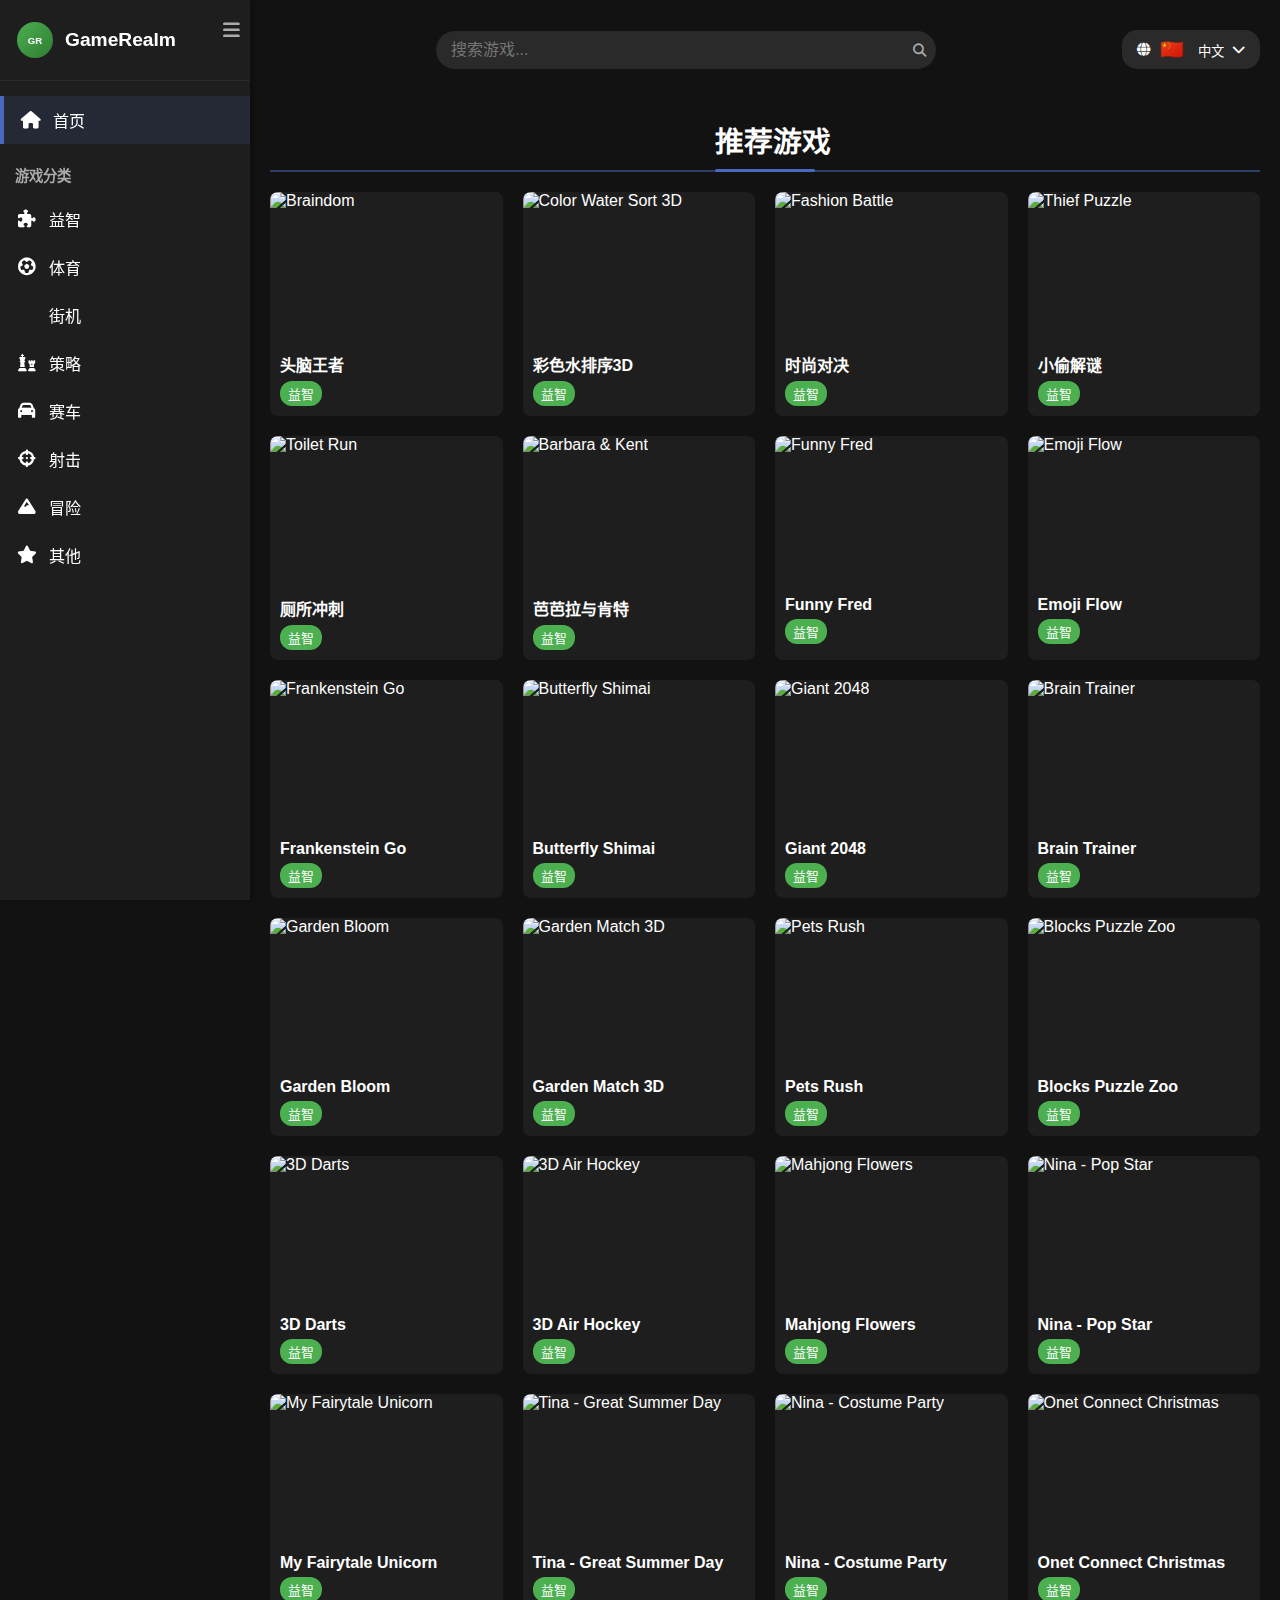
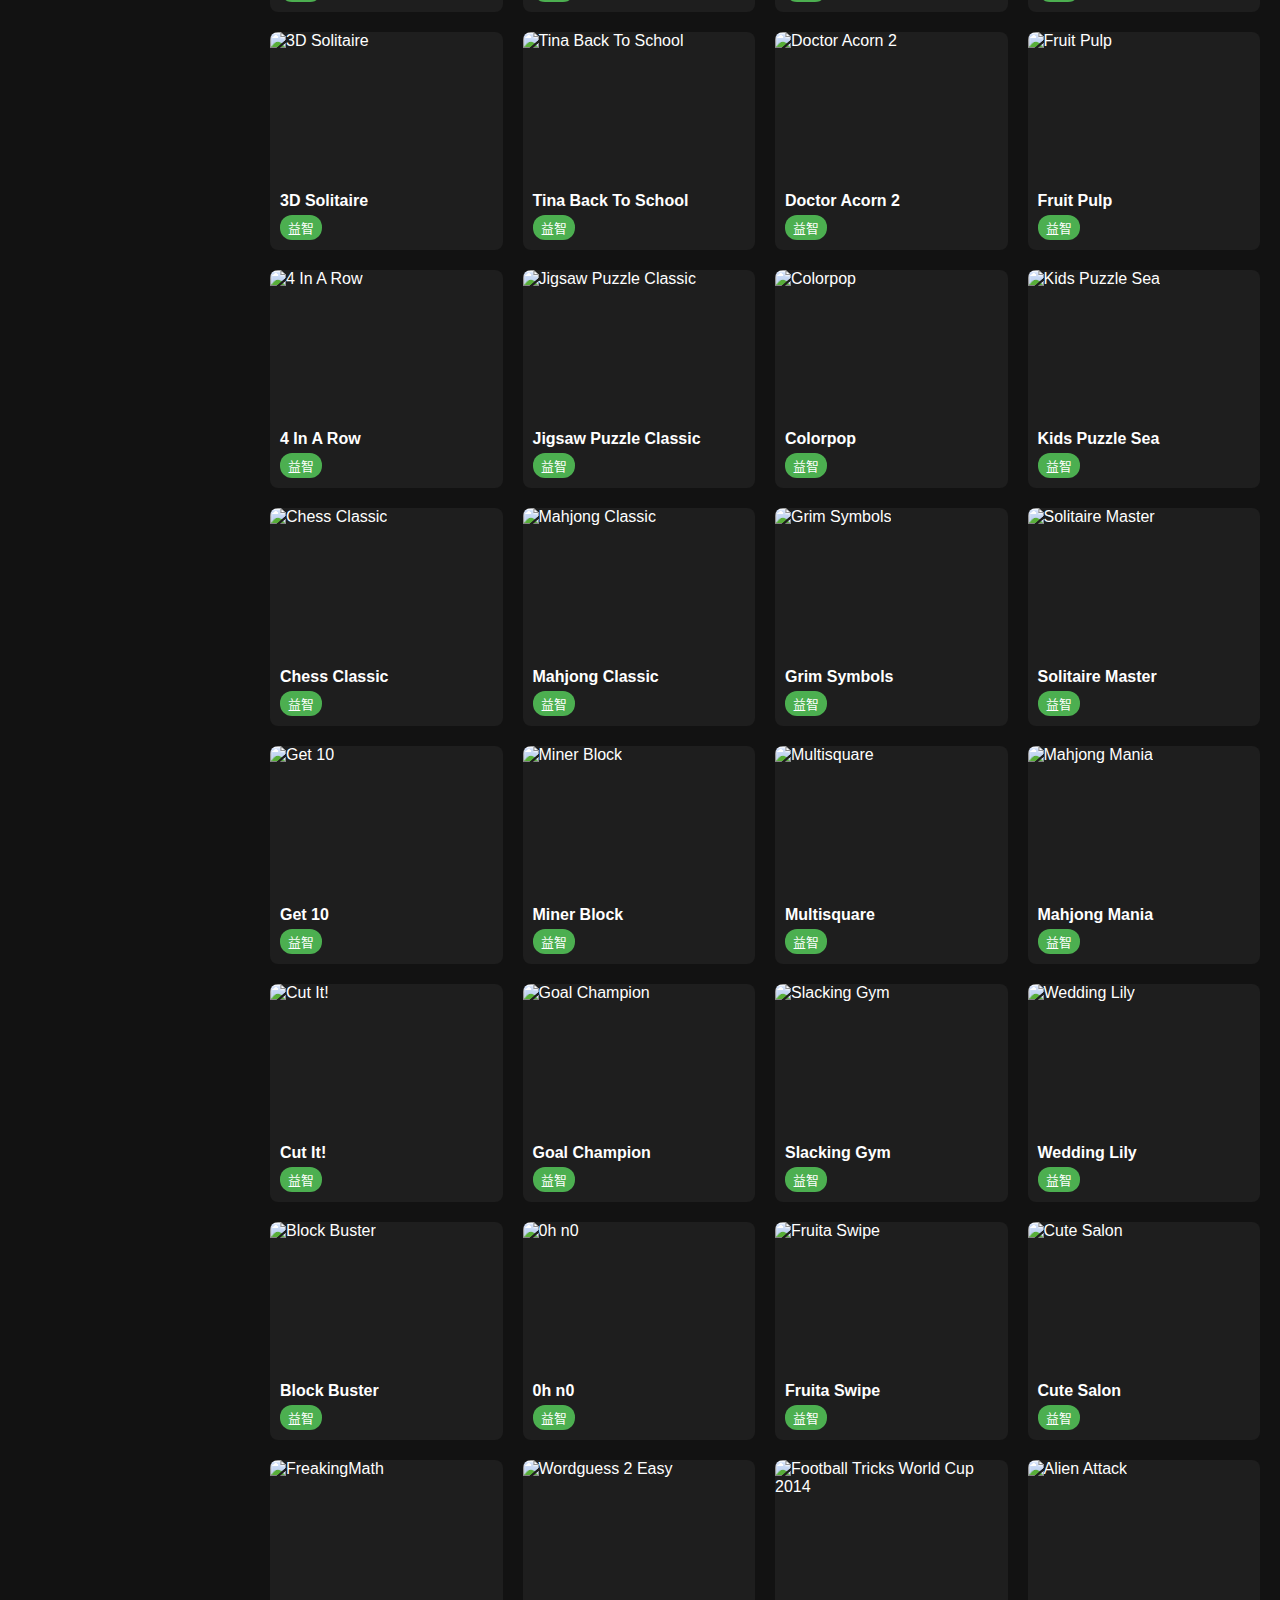
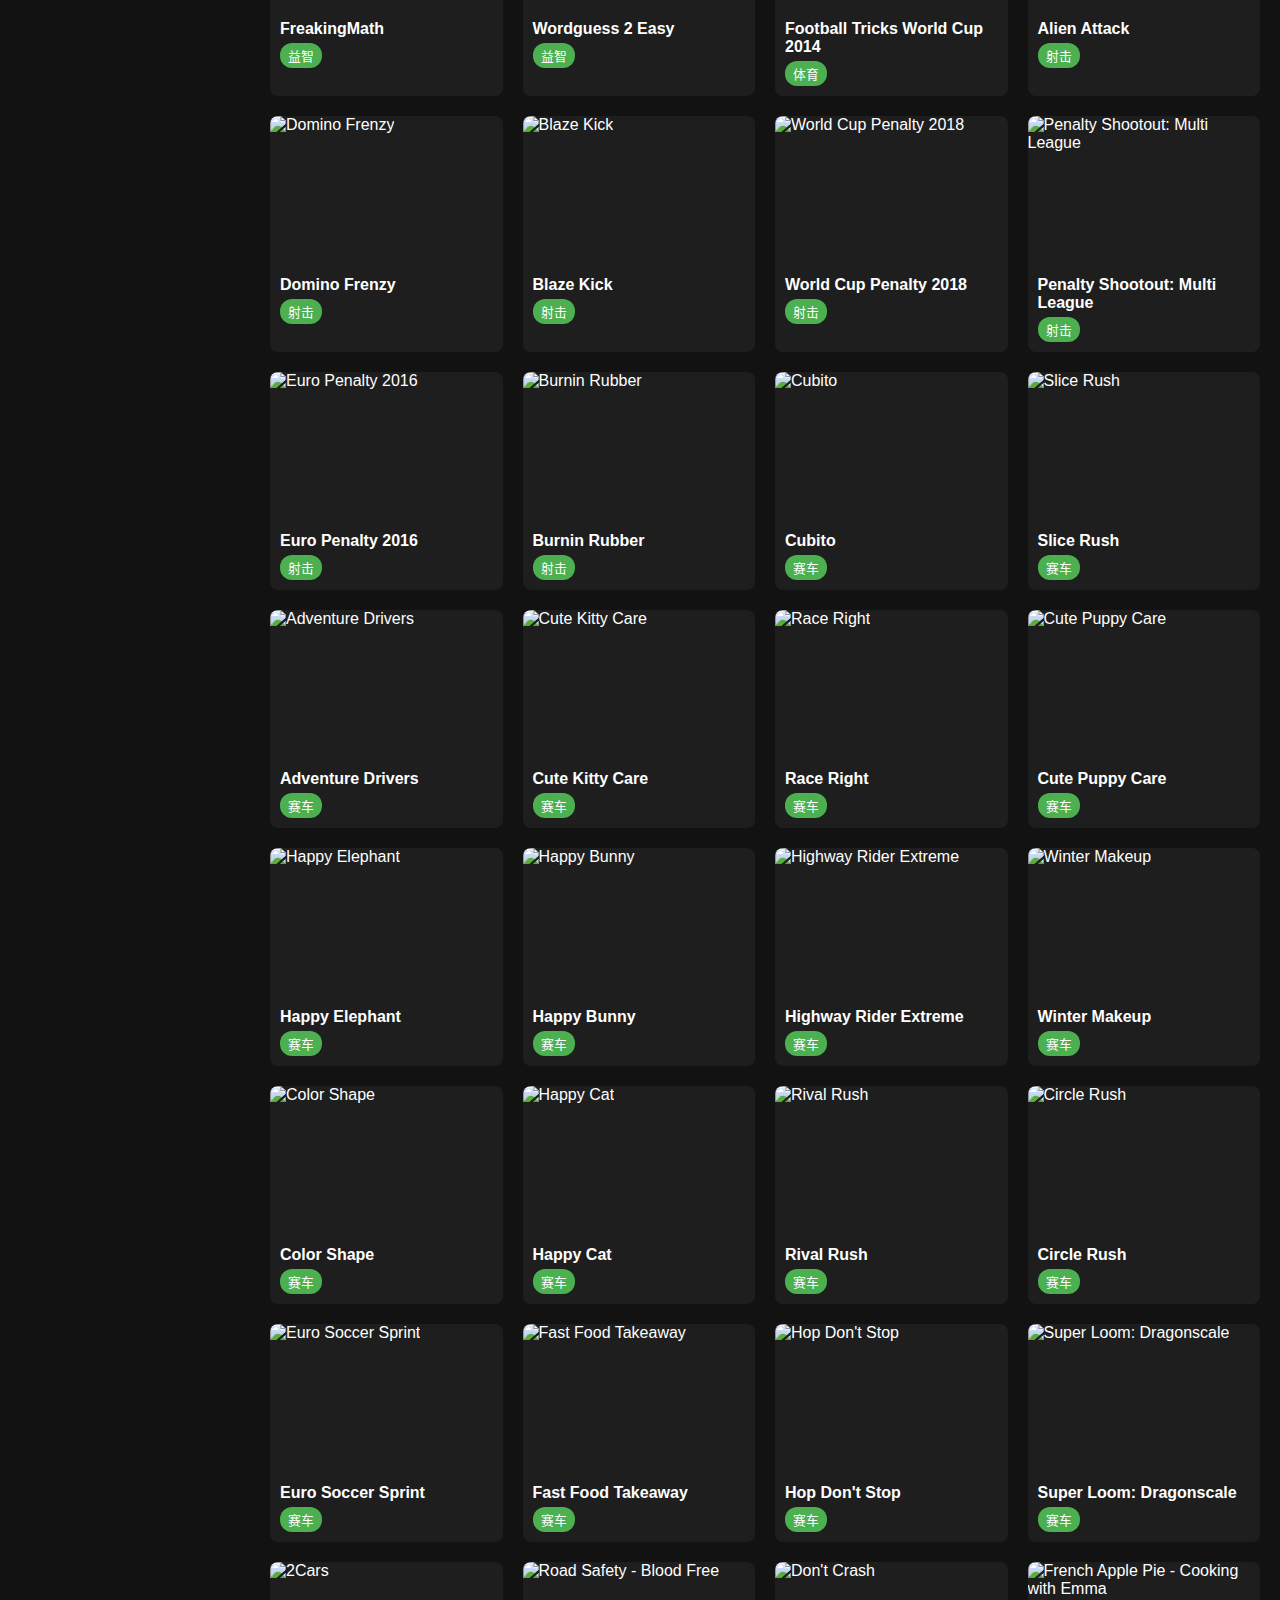
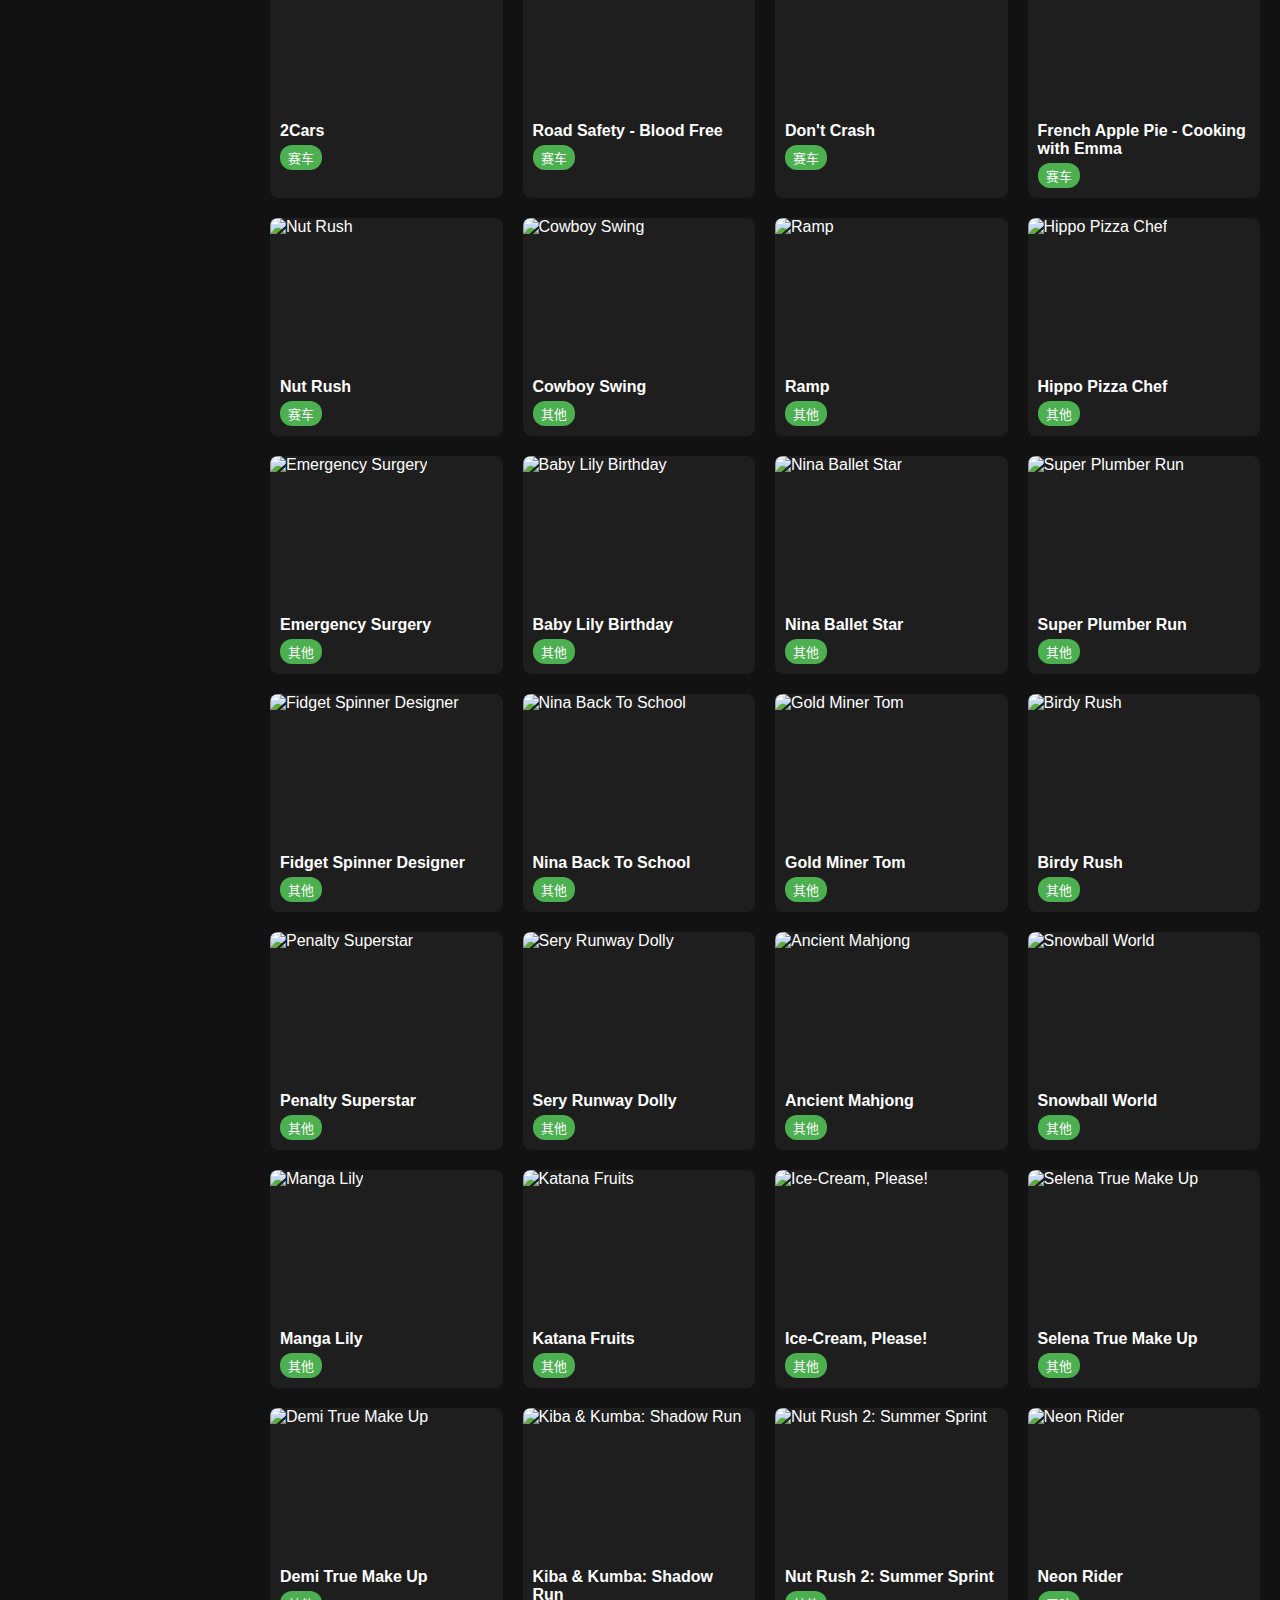
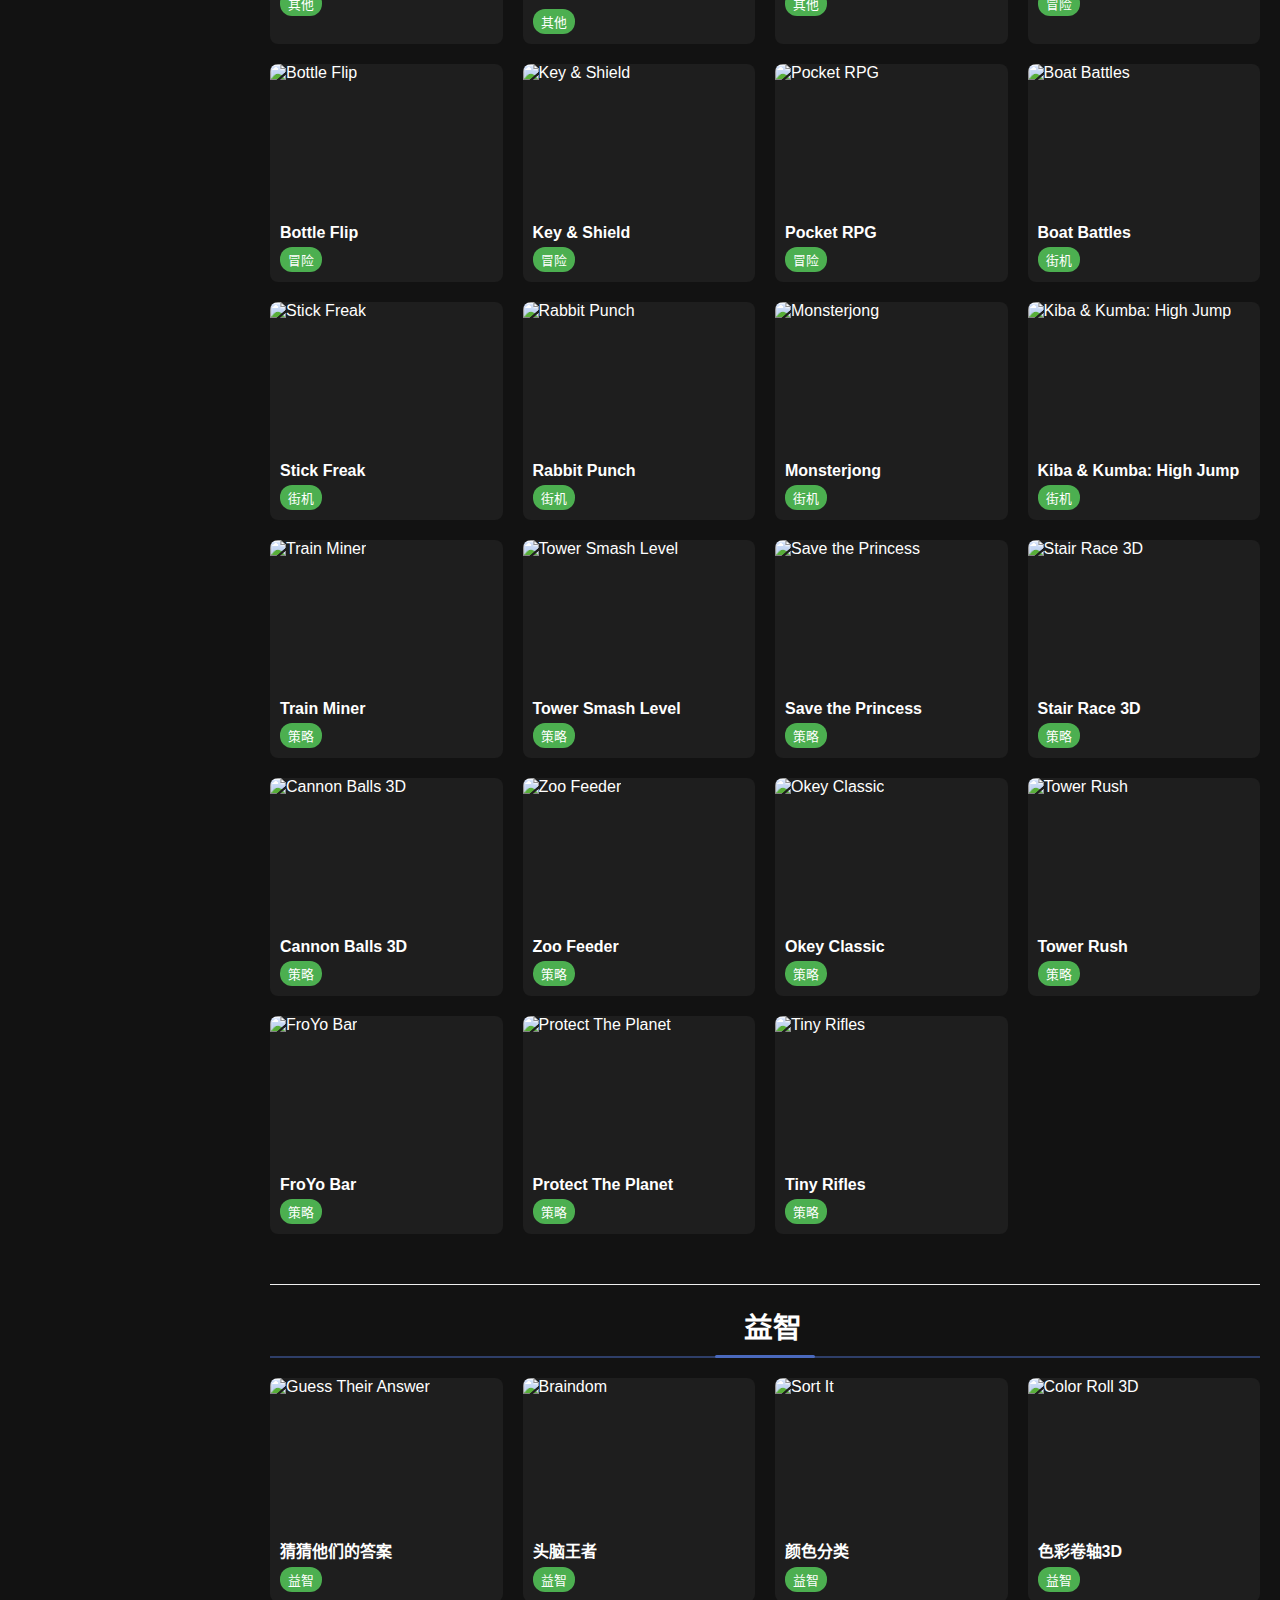
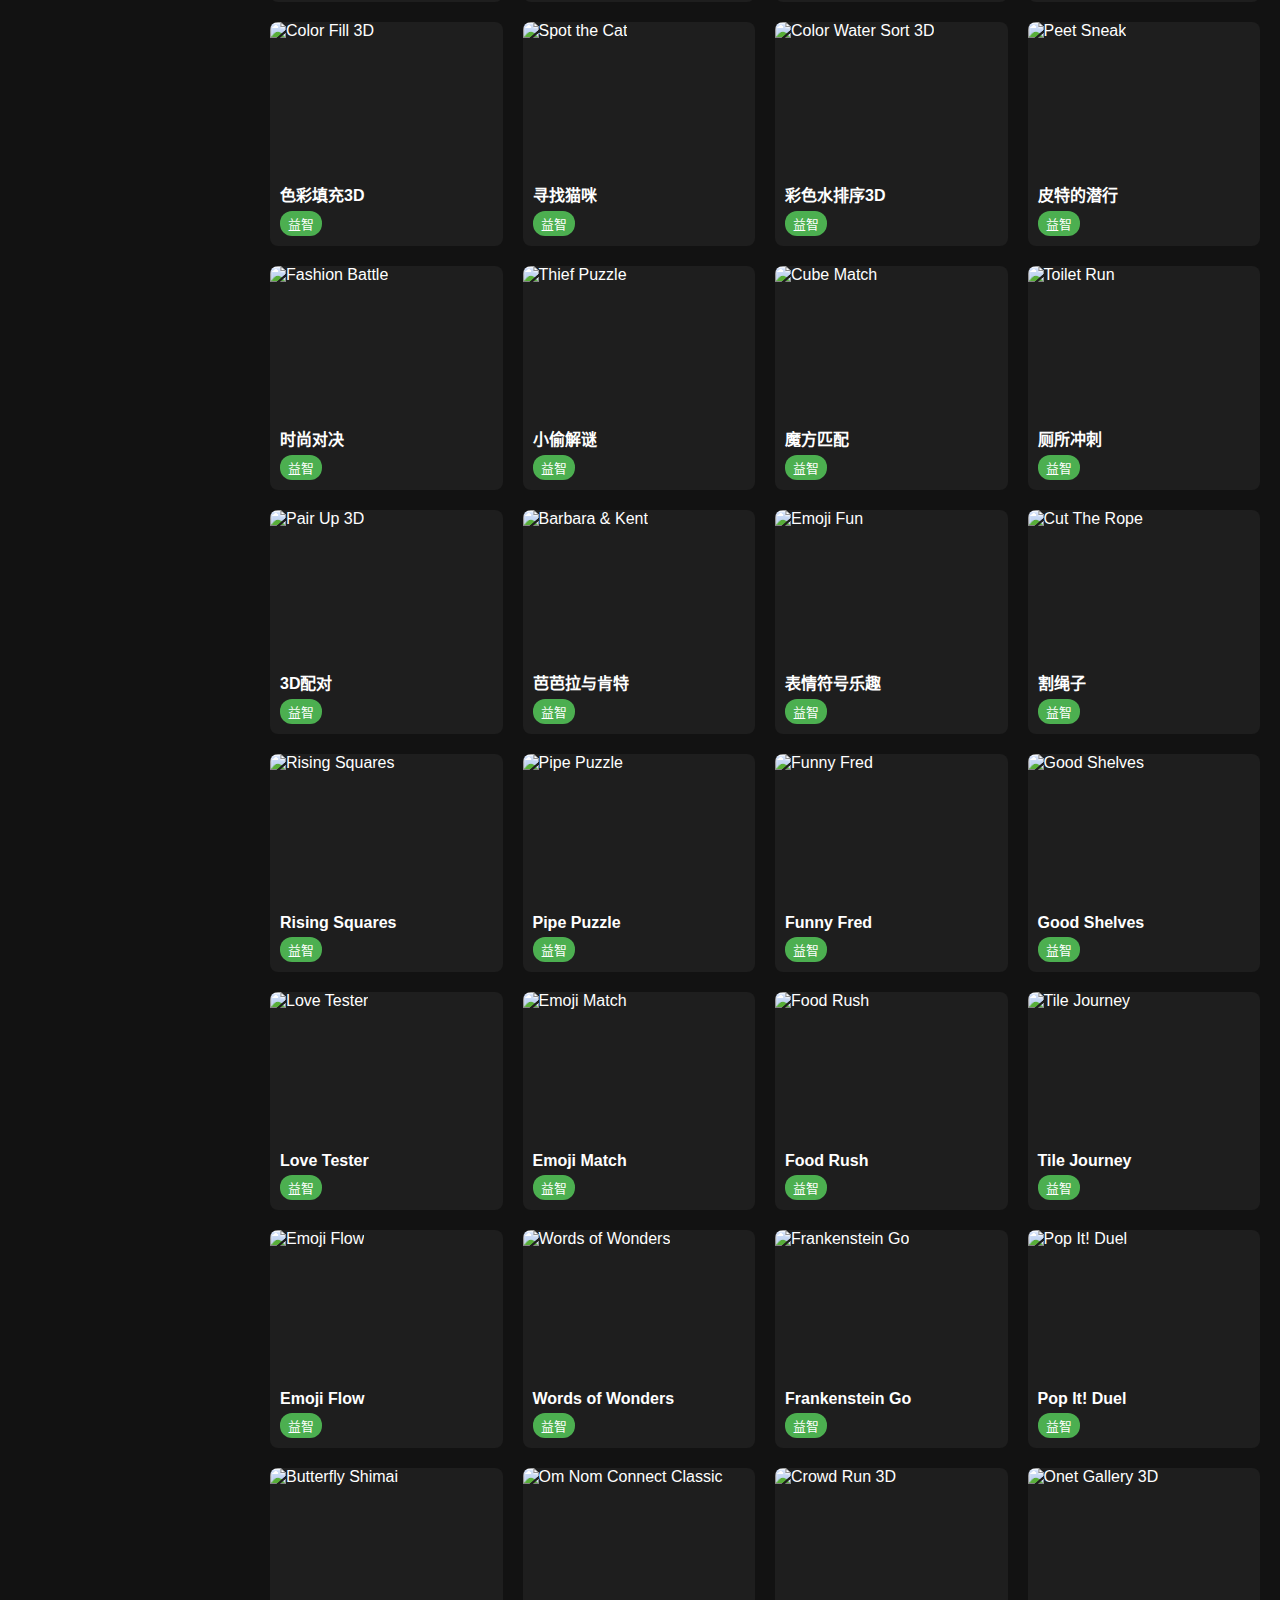
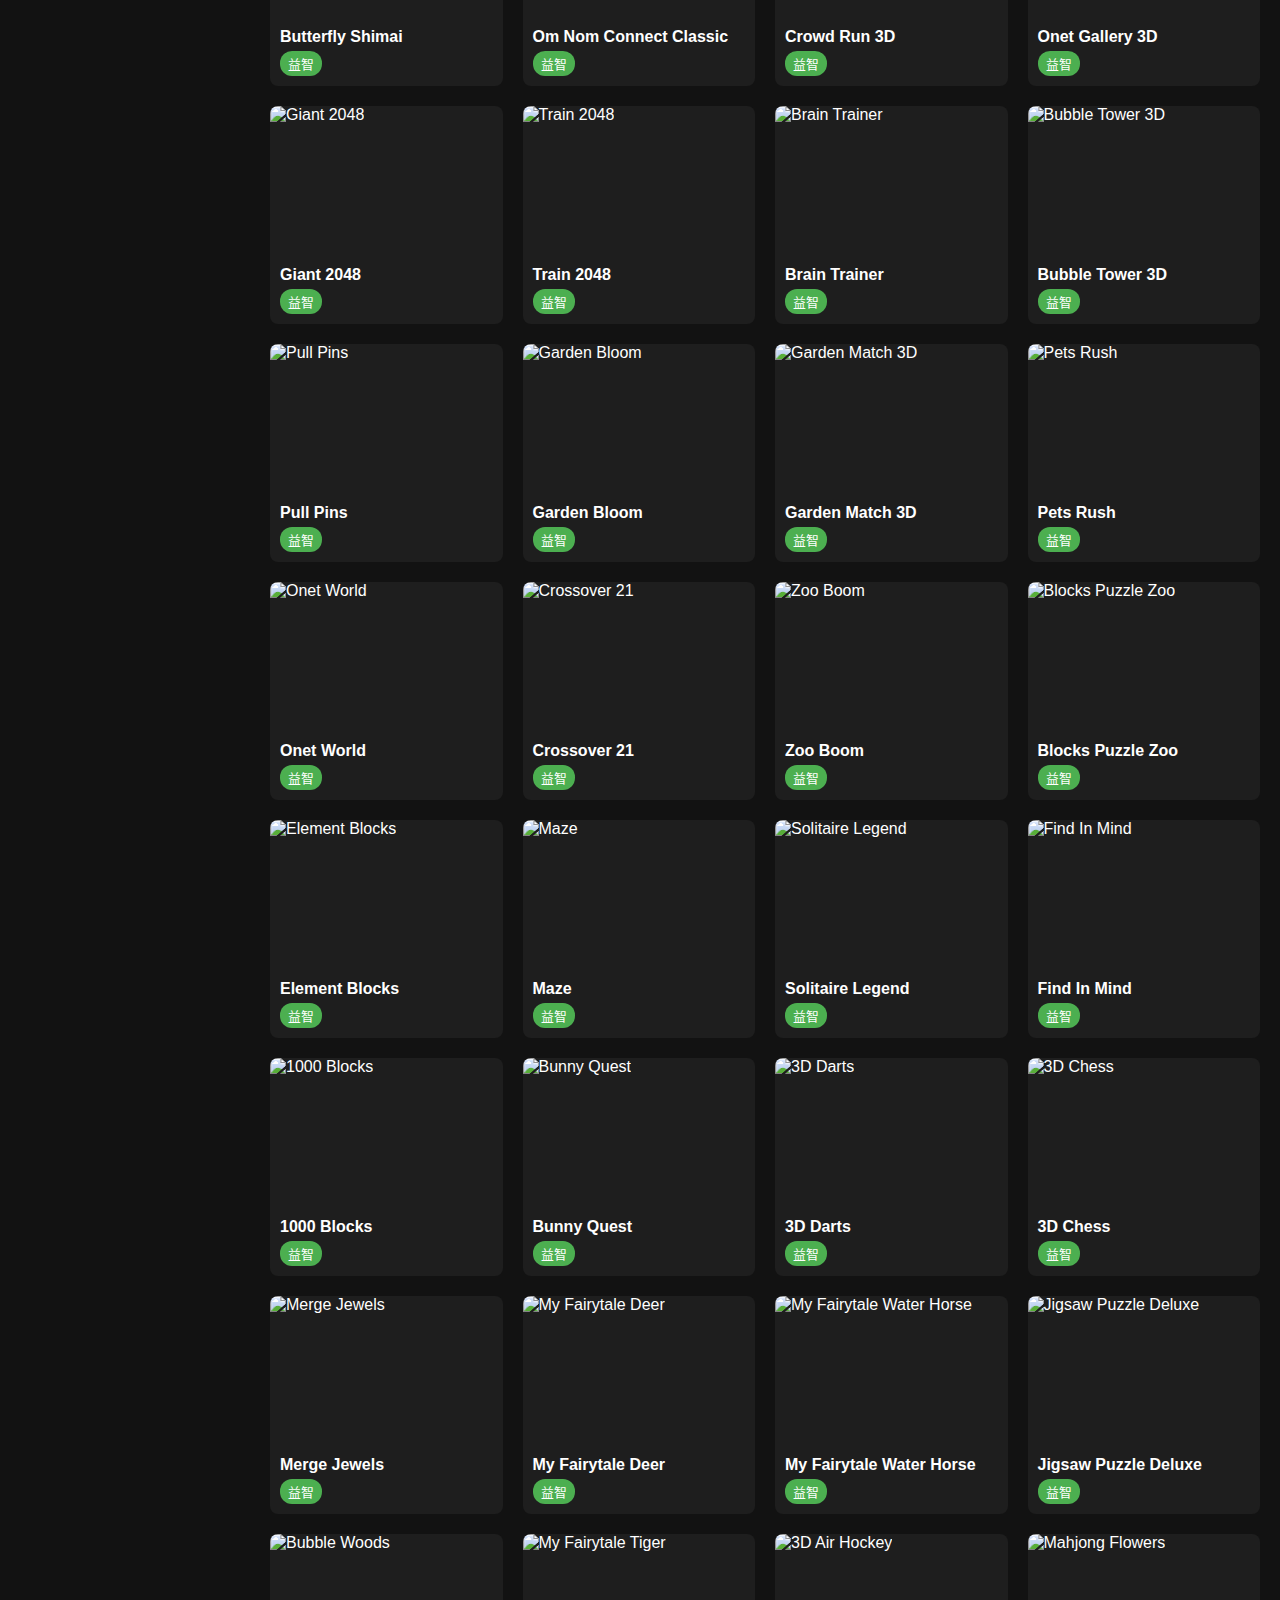
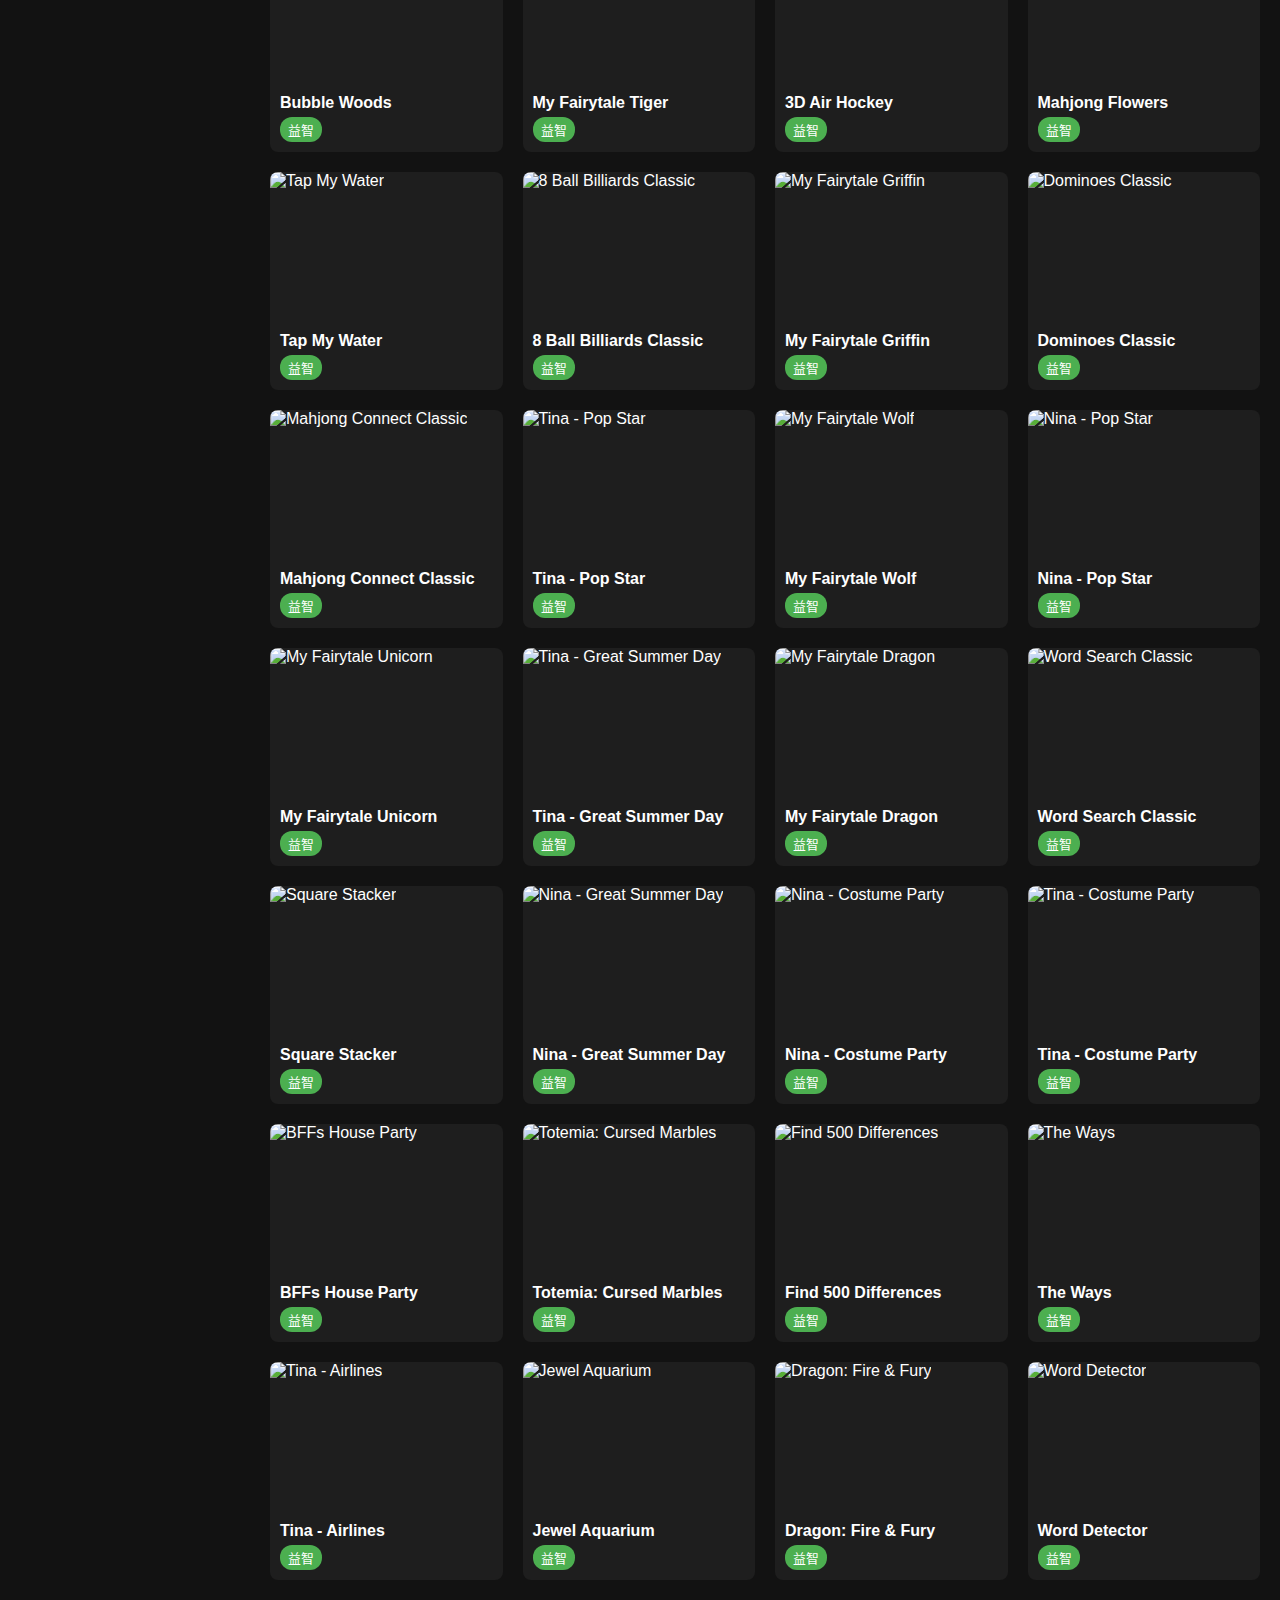
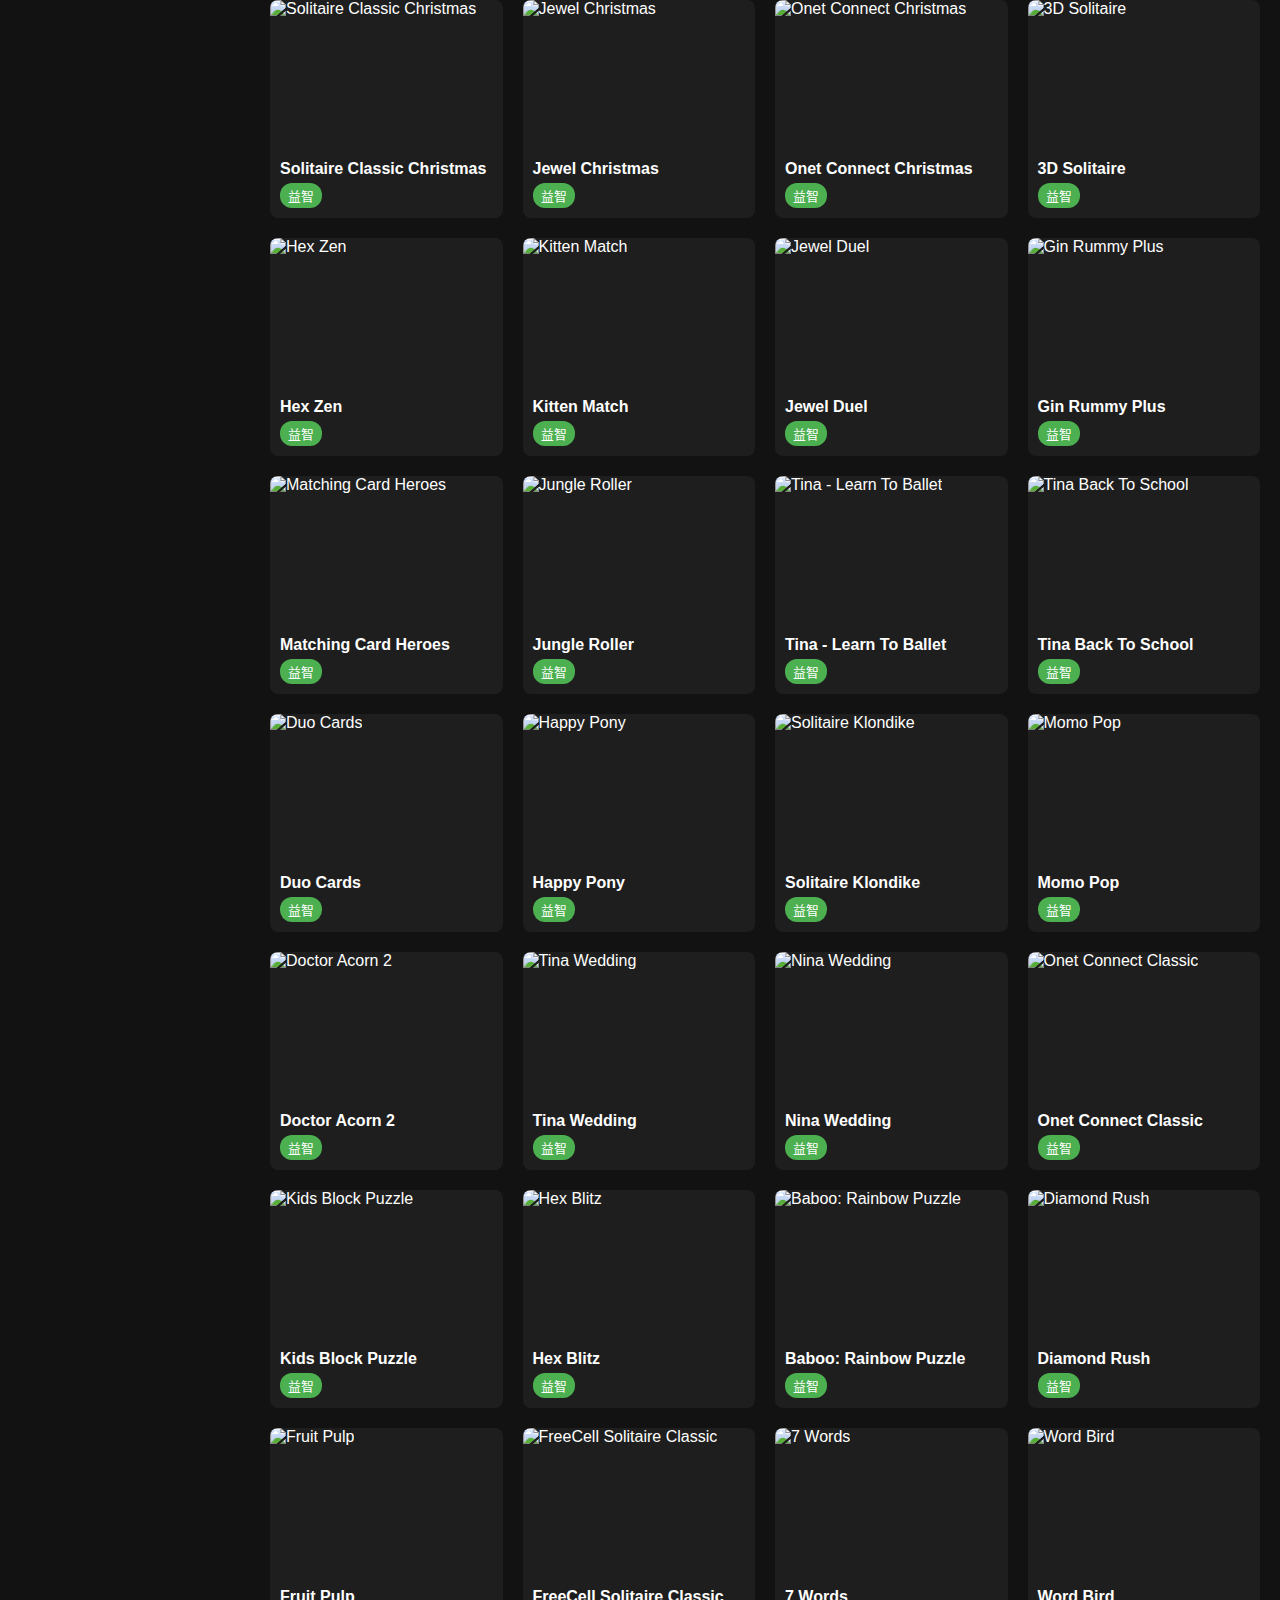
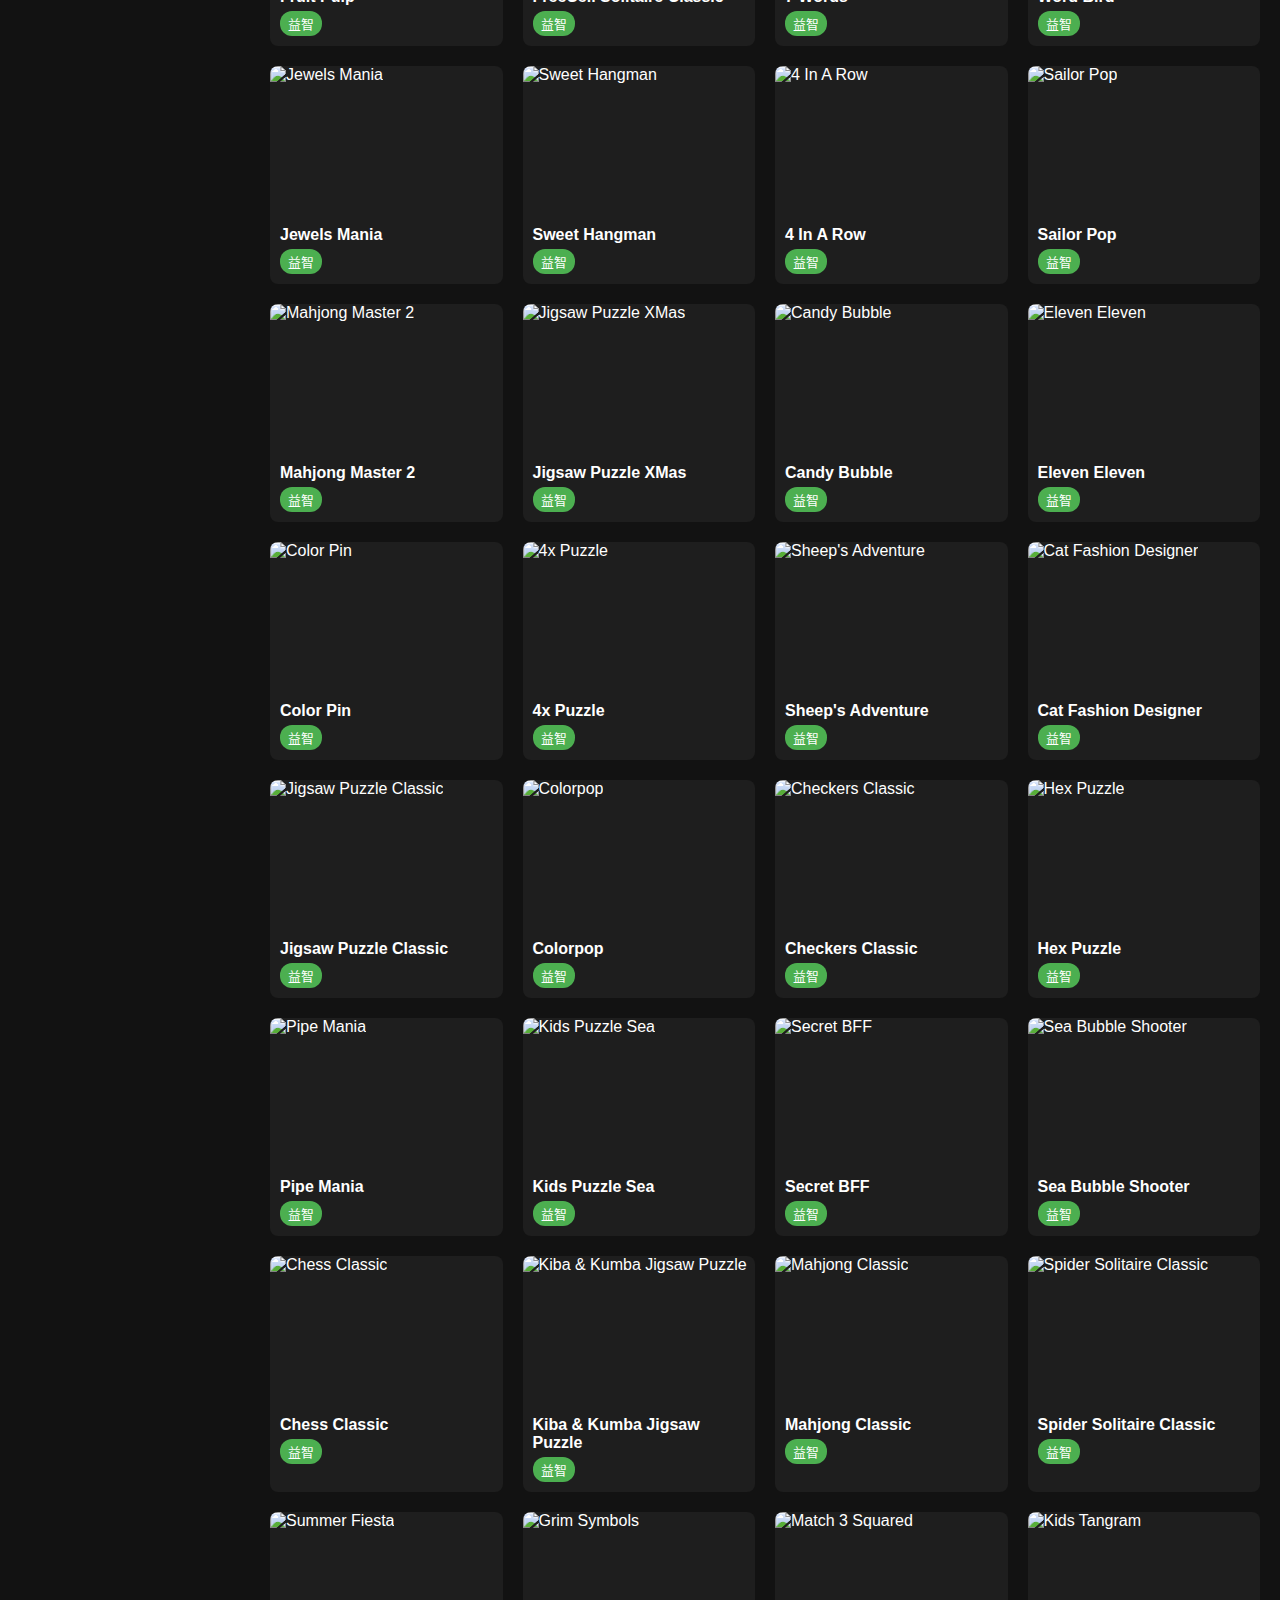
==== game.html @ a1fd9e69 "初始提交：GameRealm游戏平台" ====
<!DOCTYPE html>
<html lang="zh-CN">
<head>
    <meta charset="UTF-8">
    <meta name="viewport" content="width=device-width, initial-scale=1.0">
    <title>游戏详情 - GameRealm</title>
    <!-- Google tag (gtag.js) -->
    <script async src="https://www.googletagmanager.com/gtag/js?id=G-RQHVXMJP39"></script>
    <script>
      window.dataLayer = window.dataLayer || [];
      function gtag(){dataLayer.push(arguments);}
      gtag('js', new Date());

      gtag('config', 'G-RQHVXMJP39');
    </script>
    <link rel="stylesheet" href="styles.css">
    <link rel="stylesheet" href="game-detail.css">
    <link rel="stylesheet" href="https://cdnjs.cloudflare.com/ajax/libs/font-awesome/6.4.0/css/all.min.css">
</head>
<body class="game-detail-page">
    <!-- 主内容区 -->
    <main class="main-content full-width">
        <!-- 顶部导航栏 -->
        <header class="top-header">
            <div class="back-button">
                <a href="index.html"><i class="fas fa-arrow-left"></i> 返回首页</a>
            </div>
            <div class="language-selector">
                <button class="language-button" id="languageBtn">
                    <i class="fas fa-globe"></i> 
                    <span class="current-language">中文</span>
                    <i class="fas fa-chevron-down"></i>
                </button>
                <div class="language-dropdown" id="languageDropdown">
                    <div class="language-option" data-lang="zh-CN"><span class="flag">🇨🇳</span> 中文</div>
                    <div class="language-option" data-lang="en-US"><span class="flag">🇺🇸</span> English</div>
                    <div class="language-option" data-lang="ja-JP"><span class="flag">🇯🇵</span> 日本語</div>
                    <div class="language-option" data-lang="ko-KR"><span class="flag">🇰🇷</span> 한국어</div>
                    <div class="language-option" data-lang="es-ES"><span class="flag">🇪🇸</span> Español</div>
                    <div class="language-option" data-lang="fr-FR"><span class="flag">🇫🇷</span> Français</div>
                    <div class="language-option" data-lang="de-DE"><span class="flag">🇩🇪</span> Deutsch</div>
                    <div class="language-option" data-lang="ru-RU"><span class="flag">🇷🇺</span> Русский</div>
                    <div class="language-option" data-lang="pt-BR"><span class="flag">🇧🇷</span> Português</div>
                    <div class="language-option" data-lang="it-IT"><span class="flag">🇮🇹</span> Italiano</div>
                    <div class="language-option" data-lang="ar-SA"><span class="flag">🇸🇦</span> العربية</div>
                    <div class="language-option" data-lang="hi-IN"><span class="flag">🇮🇳</span> हिन्दी</div>
                    <div class="language-option" data-lang="th-TH"><span class="flag">🇹🇭</span> ไทย</div>
                    <div class="language-option" data-lang="vi-VN"><span class="flag">🇻🇳</span> Tiếng Việt</div>
                    <div class="language-option" data-lang="id-ID"><span class="flag">🇮🇩</span> Bahasa Indonesia</div>
                    <div class="language-option" data-lang="nl-NL"><span class="flag">🇳🇱</span> Nederlands</div>
                    <div class="language-option" data-lang="tr-TR"><span class="flag">🇹🇷</span> Türkçe</div>
                    <div class="language-option" data-lang="pl-PL"><span class="flag">🇵🇱</span> Polski</div>
                </div>
            </div>
        </header>

        <!-- 游戏详情区域 -->
        <div class="game-detail-container">
            <div class="game-preview">
                <img src="" id="gameImage" alt="游戏预览图">
            </div>
            <div class="game-info-detail">
                <h1 id="gameTitle">游戏名称</h1>
                <div class="game-meta">
                    <span class="game-category" id="gameCategory">游戏分类</span>
                    <span class="game-device"><i class="fas fa-desktop"></i> 全平台支持</span>
                </div>
                <div class="game-description" id="gameDescription">
                    游戏描述将在这里显示...
                </div>
                <div class="game-actions">
                    <button class="play-button" id="playButton">
                        <i class="fas fa-play"></i> 开始游戏
                    </button>
                    <button class="favorite-button">
                        <i class="far fa-heart"></i> 收藏
                    </button>
                </div>
            </div>
        </div>

        <!-- 游戏iframe容器 -->
        <div class="game-iframe-container" id="gameIframeContainer" style="display: none;">
            <div class="iframe-header">
                <span id="iframeGameTitle">游戏名称</span>
                <button class="close-iframe" id="closeIframe" aria-label="关闭游戏">
                    <i class="fas fa-times"></i>
                </button>
            </div>
            <iframe id="gameIframe" src="" frameborder="0" allowfullscreen title="游戏内容"></iframe>
        </div>

        <!-- 相关游戏推荐 -->
        <div class="related-games">
            <h2 class="section-title">相关游戏推荐</h2>
            <div class="games-grid">
                <!-- 相关游戏卡片将通过JavaScript动态加载 -->
            </div>
        </div>
    </main>

    <script src="game-detail.js"></script>
</body>
</html>
---- styles.css ----
/* 全局样式 */
* {
    margin: 0;
    padding: 0;
    box-sizing: border-box;
    font-family: 'Arial', sans-serif;
}

body {
    display: flex;
    background-color: #121212;
    color: #ffffff;
    min-height: 100vh;
}

/* 侧边栏样式 */
.sidebar {
    width: 250px;
    background-color: #1e1e1e;
    height: 100vh;
    position: fixed;
    transition: all 0.3s ease;
    overflow-y: auto;
    box-shadow: 2px 0 5px rgba(0, 0, 0, 0.3);
    z-index: 100;
}

.sidebar.collapsed {
    width: 60px;
}

.logo-container {
    display: flex;
    align-items: center;
    padding: 20px 15px;
    border-bottom: 1px solid #2a2a2a;
}

.logo {
    width: 40px;
    height: 40px;
}

.logo-text {
    margin-left: 10px;
    font-size: 1.2rem;
    font-weight: bold;
    color: #ffffff;
}

.sidebar-toggle {
    position: absolute;
    top: 20px;
    right: 10px;
    cursor: pointer;
    font-size: 1.2rem;
    color: #aaaaaa;
}

.sidebar-nav {
    padding: 15px 0;
}

.category-header {
    padding: 10px 15px;
    color: #aaaaaa;
    font-size: 0.9rem;
    font-weight: bold;
    text-transform: uppercase;
    margin-top: 10px;
}

.nav-item {
    display: flex;
    align-items: center;
    padding: 12px 15px;
    color: #ffffff;
    text-decoration: none;
    transition: background-color 0.2s;
}

.nav-item:hover {
    background-color: #2a2a2a;
}

.nav-item.active {
    background-color: #3a3a3a;
    border-left: 3px solid #4caf50;
}

.nav-item i {
    width: 24px;
    text-align: center;
    font-size: 1.1rem;
}

.nav-text {
    margin-left: 10px;
}

.sidebar.collapsed .nav-text,
.sidebar.collapsed .logo-text,
.sidebar.collapsed .category-header {
    display: none;
}

/* 主内容区样式 */
.main-content {
    flex: 1;
    margin-left: 250px;
    padding: 20px;
    transition: margin-left 0.3s ease;
}

.main-content.expanded {
    margin-left: 60px;
}

/* 顶部导航栏样式 */
.top-header {
    display: flex;
    justify-content: space-between;
    align-items: center;
    padding: 10px 0;
    margin-bottom: 20px;
}

.search-container {
    flex: 1;
    max-width: 500px;
    margin: 0 auto;
    position: relative;
}

.search-input {
    width: 100%;
    padding: 10px 15px;
    border-radius: 25px;
    border: none;
    background-color: #2a2a2a;
    color: #ffffff;
    font-size: 1rem;
    padding-right: 40px;
}

.search-button {
    position: absolute;
    right: 10px;
    top: 50%;
    transform: translateY(-50%);
    background: none;
    border: none;
    color: #aaaaaa;
    cursor: pointer;
}

.language-selector {
    margin-left: 20px;
    position: relative;
    z-index: 200;
}

.language-button {
    padding: 8px 15px;
    background-color: #2a2a2a;
    border: none;
    border-radius: 15px;
    color: #ffffff;
    cursor: pointer;
    transition: background-color 0.2s;
    display: flex;
    align-items: center;
    gap: 8px;
}

.language-button:hover {
    background-color: #3a3a3a;
}

.language-button i:first-child {
    margin-right: 2px;
}

.language-dropdown {
    position: absolute;
    top: 100%;
    right: 0;
    width: 200px;
    background-color: #2a2a2a;
    border-radius: 10px;
    box-shadow: 0 5px 15px rgba(0, 0, 0, 0.3);
    z-index: 1000;
    overflow: hidden;
    display: none;
    margin-top: 5px;
    max-height: 400px;
    overflow-y: auto;
}

.language-dropdown.show {
    display: block;
}

.language-option {
    padding: 10px 15px;
    cursor: pointer;
    transition: background-color 0.2s;
    display: flex;
    align-items: center;
}

.language-option:hover {
    background-color: #3a3a3a;
}

.language-option.active {
    background-color: rgba(74, 105, 189, 0.3);
    color: #4caf50;
}

.flag {
    margin-right: 10px;
    font-size: 1.2rem;
    display: inline-block;
    width: 24px;
    text-align: center;
}

/* 游戏分类区域样式 */
.category {
    padding: 20px 0;
    margin-bottom: 30px;
    scroll-margin-top: 80px; /* 为锚点导航提供顶部边距 */
    border-top: 1px solid #eee;
}

.category:first-child {
    border-top: none;
}

.category-title {
    font-size: 1.8rem;
    margin-bottom: 20px;
    color: #ffffff;
    font-weight: 600;
    position: relative;
    padding-left: 15px;
    text-align: center;
    padding-bottom: 10px;
    border-bottom: 2px solid rgba(74, 105, 189, 0.5);
}

.category-title::before {
    content: '';
    position: absolute;
    left: 50%;
    bottom: -2px;
    transform: translateX(-50%);
    width: 100px;
    height: 3px;
    background-color: #4a69bd;
    border-radius: 3px;
}

.category.active .category-title {
    color: #4caf50;
}

.category.active .category-title::before {
    background-color: #4caf50;
    width: 150px;
}

.games-grid {
    display: grid;
    grid-template-columns: repeat(auto-fill, minmax(200px, 1fr));
    gap: 20px;
}

/* 游戏卡片样式 */
.game-card {
    background-color: #1e1e1e;
    border-radius: 8px;
    overflow: hidden;
    transition: transform 0.2s ease, box-shadow 0.2s ease;
    cursor: pointer;
}

.game-card:hover {
    transform: translateY(-5px);
    box-shadow: 0 10px 20px rgba(0, 0, 0, 0.1);
}

.game-thumbnail {
    width: 100%;
    height: 150px;
    overflow: hidden;
}

.game-thumbnail img {
    width: 100%;
    height: 100%;
    object-fit: cover;
    transition: transform 0.3s;
}

.game-card:hover .game-thumbnail img {
    transform: scale(1.1);
}

.game-info {
    padding: 10px;
}

.game-title {
    font-size: 1rem;
    margin-bottom: 5px;
}

.game-tag {
    display: inline-block;
    background-color: #4caf50;
    color: #ffffff;
    font-size: 0.8rem;
    padding: 3px 8px;
    border-radius: 12px;
}

/* 加载动画样式 */
.loading {
    display: flex;
    flex-direction: column;
    align-items: center;
    justify-content: center;
    padding: 50px 0;
    color: #aaaaaa;
}

.loading i {
    font-size: 3rem;
    margin-bottom: 15px;
    color: #4caf50;
}

.loading p {
    font-size: 1.1rem;
}

/* 错误信息样式 */
.error-message {
    background-color: rgba(255, 0, 0, 0.1);
    border-left: 4px solid #ff3333;
    padding: 15px;
    border-radius: 4px;
    margin: 20px 0;
    color: #ff6666;
}

/* 搜索结果样式 */
.no-results {
    display: flex;
    flex-direction: column;
    align-items: center;
    padding: 40px 20px;
    background-color: #1e1e1e;
    border-radius: 8px;
    text-align: center;
}

.no-results i {
    font-size: 3rem;
    margin-bottom: 15px;
    color: #aaaaaa;
}

.no-results p {
    font-size: 1.2rem;
    margin-bottom: 20px;
    color: #dddddd;
}

.reset-search {
    background-color: #4caf50;
    color: #ffffff;
    border: none;
    padding: 10px 20px;
    border-radius: 20px;
    font-size: 1rem;
    cursor: pointer;
    transition: background-color 0.2s;
}

.reset-search:hover {
    background-color: #45a049;
}

/* 响应式设计 */
@media (max-width: 768px) {
    .sidebar {
        width: 60px;
    }
    
    .sidebar .nav-text,
    .sidebar .logo-text,
    .sidebar .category-header {
        display: none;
    }
    
    .main-content {
        margin-left: 60px;
    }
    
    .sidebar.expanded {
        width: 250px;
        box-shadow: 0 0 10px rgba(0, 0, 0, 0.5);
    }
    
    .sidebar.expanded .nav-text,
    .sidebar.expanded .logo-text,
    .sidebar.expanded .category-header {
        display: block;
    }
    
    .games-grid {
        grid-template-columns: repeat(auto-fill, minmax(150px, 1fr));
    }
}

/* 游戏详情页全宽显示 */
.game-detail-page .main-content.full-width {
    margin-left: 0;
    width: 100%;
}

/* 增强的导航项样式 */
.nav-item.active {
    background-color: rgba(74, 105, 189, 0.15);
    border-left: 4px solid #4a69bd;
}

.nav-item[data-category]:hover {
    background-color: rgba(74, 105, 189, 0.1);
    border-left: 4px solid #4a69bd;
    transition: all 0.2s ease;
}

/* 增强的游戏卡片交互 */
.game-card {
    transition: transform 0.2s ease, box-shadow 0.2s ease;
}

.game-card:hover {
    transform: translateY(-5px);
    box-shadow: 0 10px 20px rgba(0, 0, 0, 0.1);
}

/* 搜索建议框样式 */
.search-suggestions {
    position: absolute;
    top: 100%;
    left: 0;
    width: 100%;
    background-color: #2a2a2a;
    border-radius: 0 0 10px 10px;
    box-shadow: 0 5px 15px rgba(0, 0, 0, 0.3);
    z-index: 10;
    max-height: 300px;
    overflow-y: auto;
}

.suggestion-item {
    padding: 10px 15px;
    cursor: pointer;
    display: flex;
    align-items: center;
    border-bottom: 1px solid #333;
    transition: background-color 0.2s;
}

.suggestion-item:last-child {
    border-bottom: none;
    border-radius: 0 0 10px 10px;
}

.suggestion-item:hover {
    background-color: #3a3a3a;
}

.suggestion-thumbnail {
    width: 40px;
    height: 40px;
    border-radius: 5px;
    overflow: hidden;
    margin-right: 10px;
    flex-shrink: 0;
}

.suggestion-thumbnail img {
    width: 100%;
    height: 100%;
    object-fit: cover;
}

.suggestion-info {
    flex: 1;
}

.suggestion-title {
    color: #ffffff;
    font-size: 0.9rem;
    font-weight: 500;
    margin-bottom: 3px;
}

.suggestion-category {
    color: #aaaaaa;
    font-size: 0.8rem;
}
---- game-detail.css ----
/* 游戏详情页样式 */
.back-button a {
    color: #ffffff;
    text-decoration: none;
    display: flex;
    align-items: center;
    font-size: 1rem;
}

.back-button a i {
    margin-right: 5px;
}

/* 游戏详情容器 */
.game-detail-container {
    display: flex;
    background-color: #1e1e1e;
    border-radius: 10px;
    overflow: hidden;
    margin-bottom: 30px;
    box-shadow: 0 5px 15px rgba(0, 0, 0, 0.2);
}

.game-preview {
    flex: 0 0 30%;
    overflow: hidden;
}

.game-preview img {
    width: 100%;
    height: 100%;
    object-fit: cover;
    transition: transform 0.3s;
}

.game-preview img:hover {
    transform: scale(1.05);
}

.game-info-detail {
    flex: 1;
    padding: 35px;
}

.game-info-detail h1 {
    font-size: 2.5rem;
    margin-bottom: 20px;
    color: #ffffff;
}

.game-meta {
    display: flex;
    margin-bottom: 30px;
}

.game-category {
    background-color: #4caf50;
    color: #ffffff;
    padding: 8px 16px;
    border-radius: 20px;
    font-size: 1.2rem;
    margin-right: 15px;
}

.game-device {
    display: flex;
    align-items: center;
    color: #aaaaaa;
    font-size: 1.2rem;
}

.game-device i {
    margin-right: 10px;
}

.game-description {
    margin-bottom: 35px;
    line-height: 1.8;
    color: #dddddd;
    font-size: 1.3rem;
}

.game-actions {
    display: flex;
    gap: 15px;
}

.play-button {
    background-color: #4caf50;
    color: #ffffff;
    border: none;
    padding: 12px 25px;
    border-radius: 25px;
    font-size: 1rem;
    font-weight: bold;
    cursor: pointer;
    display: flex;
    align-items: center;
    transition: background-color 0.2s;
}

.play-button:hover {
    background-color: #45a049;
}

.play-button i {
    margin-right: 8px;
}

.favorite-button {
    background-color: #2a2a2a;
    color: #ffffff;
    border: none;
    padding: 12px 20px;
    border-radius: 25px;
    font-size: 1rem;
    cursor: pointer;
    display: flex;
    align-items: center;
    transition: background-color 0.2s;
}

.favorite-button:hover {
    background-color: #3a3a3a;
}

.favorite-button i {
    margin-right: 8px;
}

/* iframe游戏容器 */
.game-iframe-container {
    position: fixed;
    top: 0;
    left: 0;
    width: 100%;
    height: 100%;
    background-color: rgba(0, 0, 0, 0.9);
    z-index: 1000;
    display: flex;
    flex-direction: column;
}

.iframe-header {
    display: flex;
    justify-content: space-between;
    align-items: center;
    padding: 15px 20px;
    background-color: #1e1e1e;
}

.iframe-header span {
    color: #ffffff;
    font-size: 1.2rem;
    font-weight: bold;
}

.close-iframe {
    background: none;
    border: none;
    color: #ffffff;
    font-size: 1.5rem;
    cursor: pointer;
}

#gameIframe {
    flex: 1;
    width: 100%;
    height: calc(100% - 60px);
    border: none;
}

/* 相关游戏部分 */
.related-games {
    margin-top: 40px;
    text-align: center;
}

.section-title {
    font-size: 1.8rem;
    margin-bottom: 25px;
    color: #ffffff;
    border-bottom: 2px solid #4caf50;
    padding-bottom: 10px;
    display: inline-block;
    text-align: center;
}

.related-games .games-grid {
    display: grid;
    grid-template-columns: repeat(auto-fit, minmax(200px, 1fr));
    gap: 25px;
    max-width: 1000px;
    margin: 0 auto;
}

/* 响应式设计 */
@media (max-width: 992px) {
    .game-detail-container {
        flex-direction: column;
    }
    
    .game-preview {
        height: 300px;
    }
}

@media (max-width: 576px) {
    .game-actions {
        flex-direction: column;
    }
    
    .game-preview {
        height: 200px;
    }
    
    .game-info-detail h1 {
        font-size: 1.5rem;
    }
}
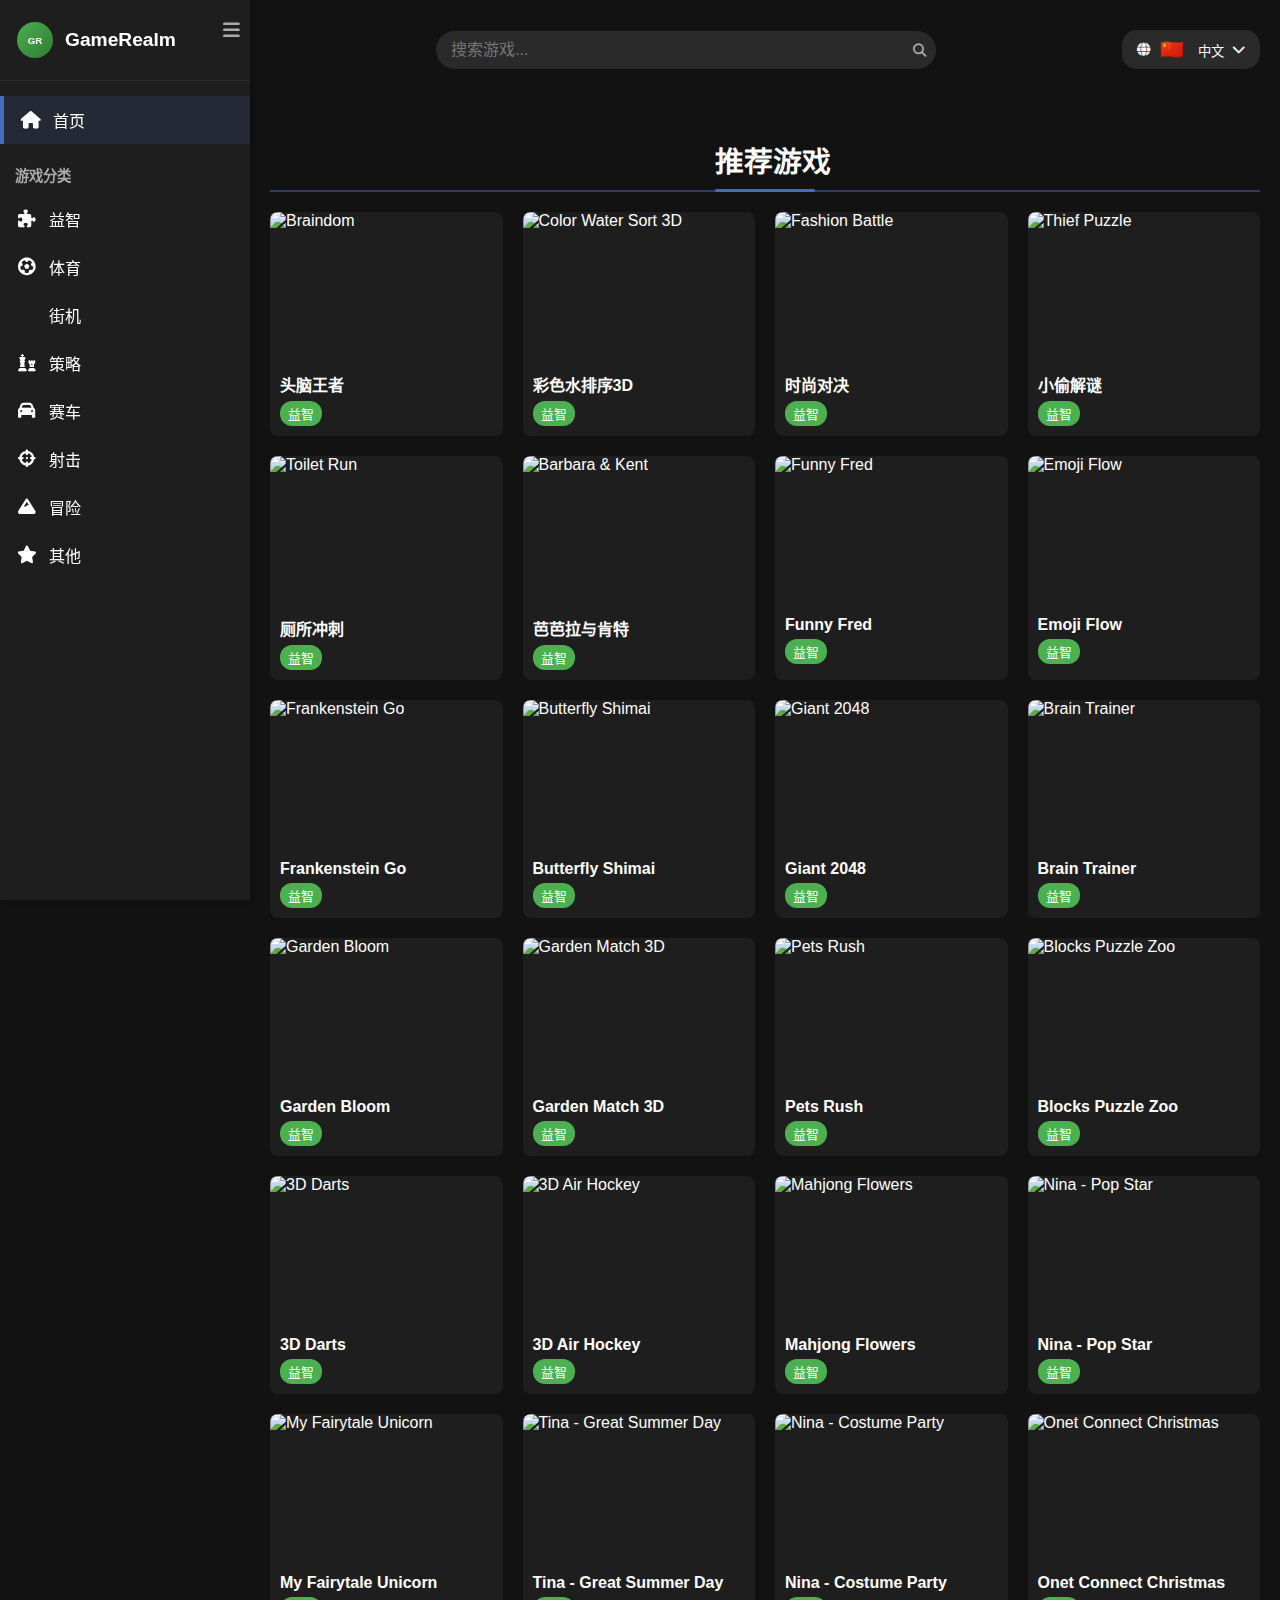
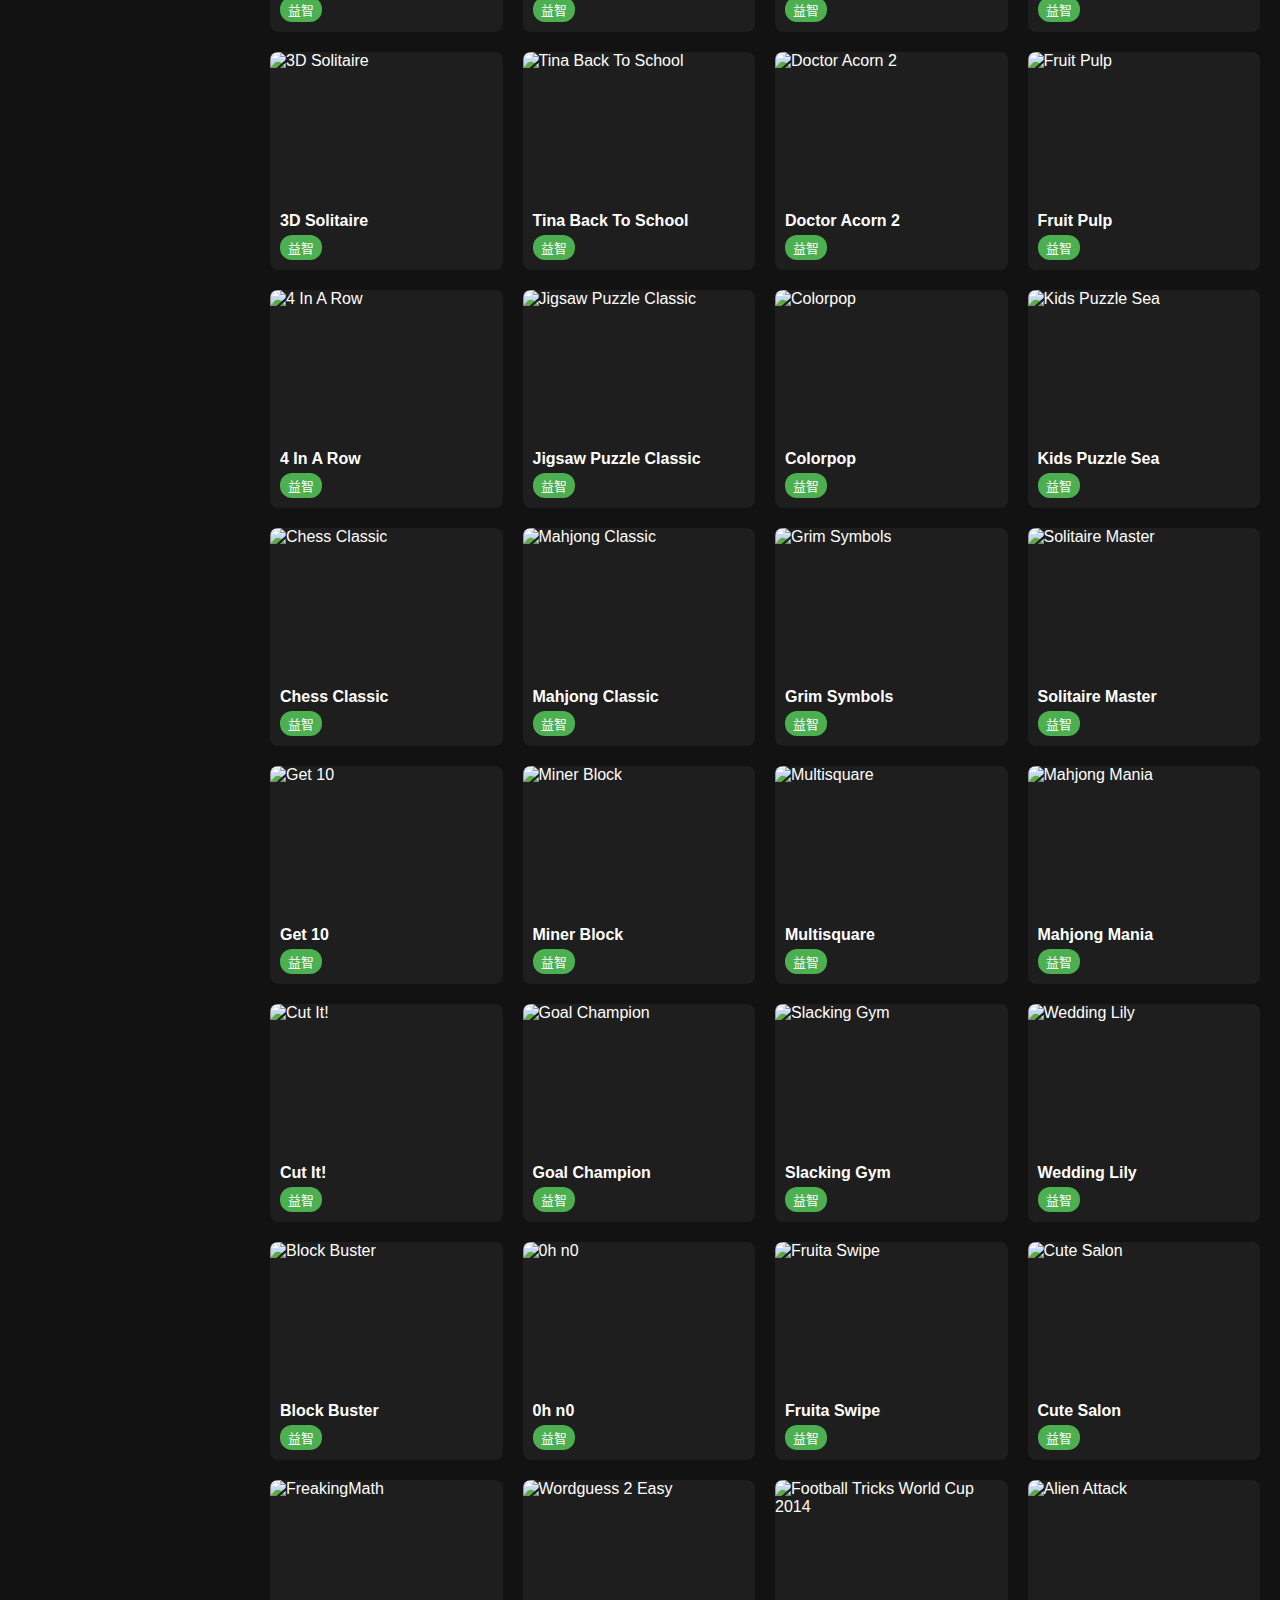
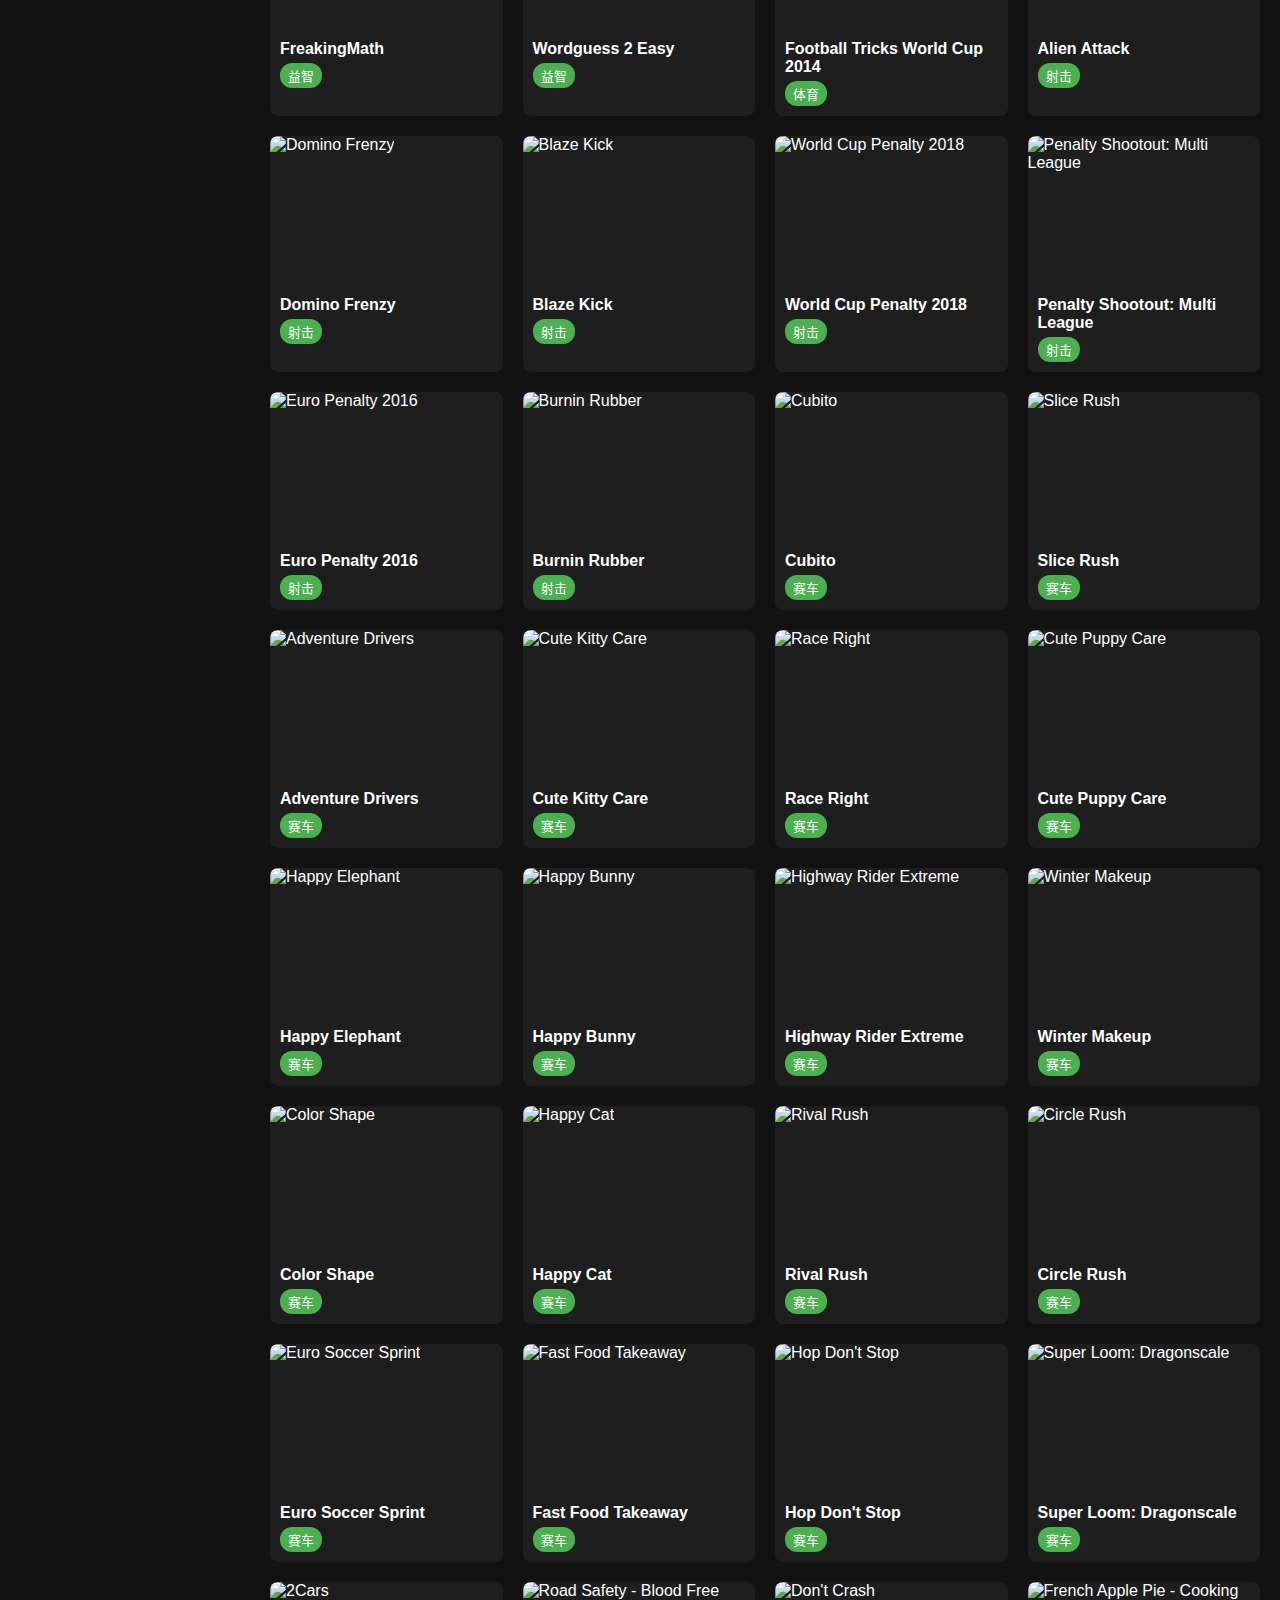
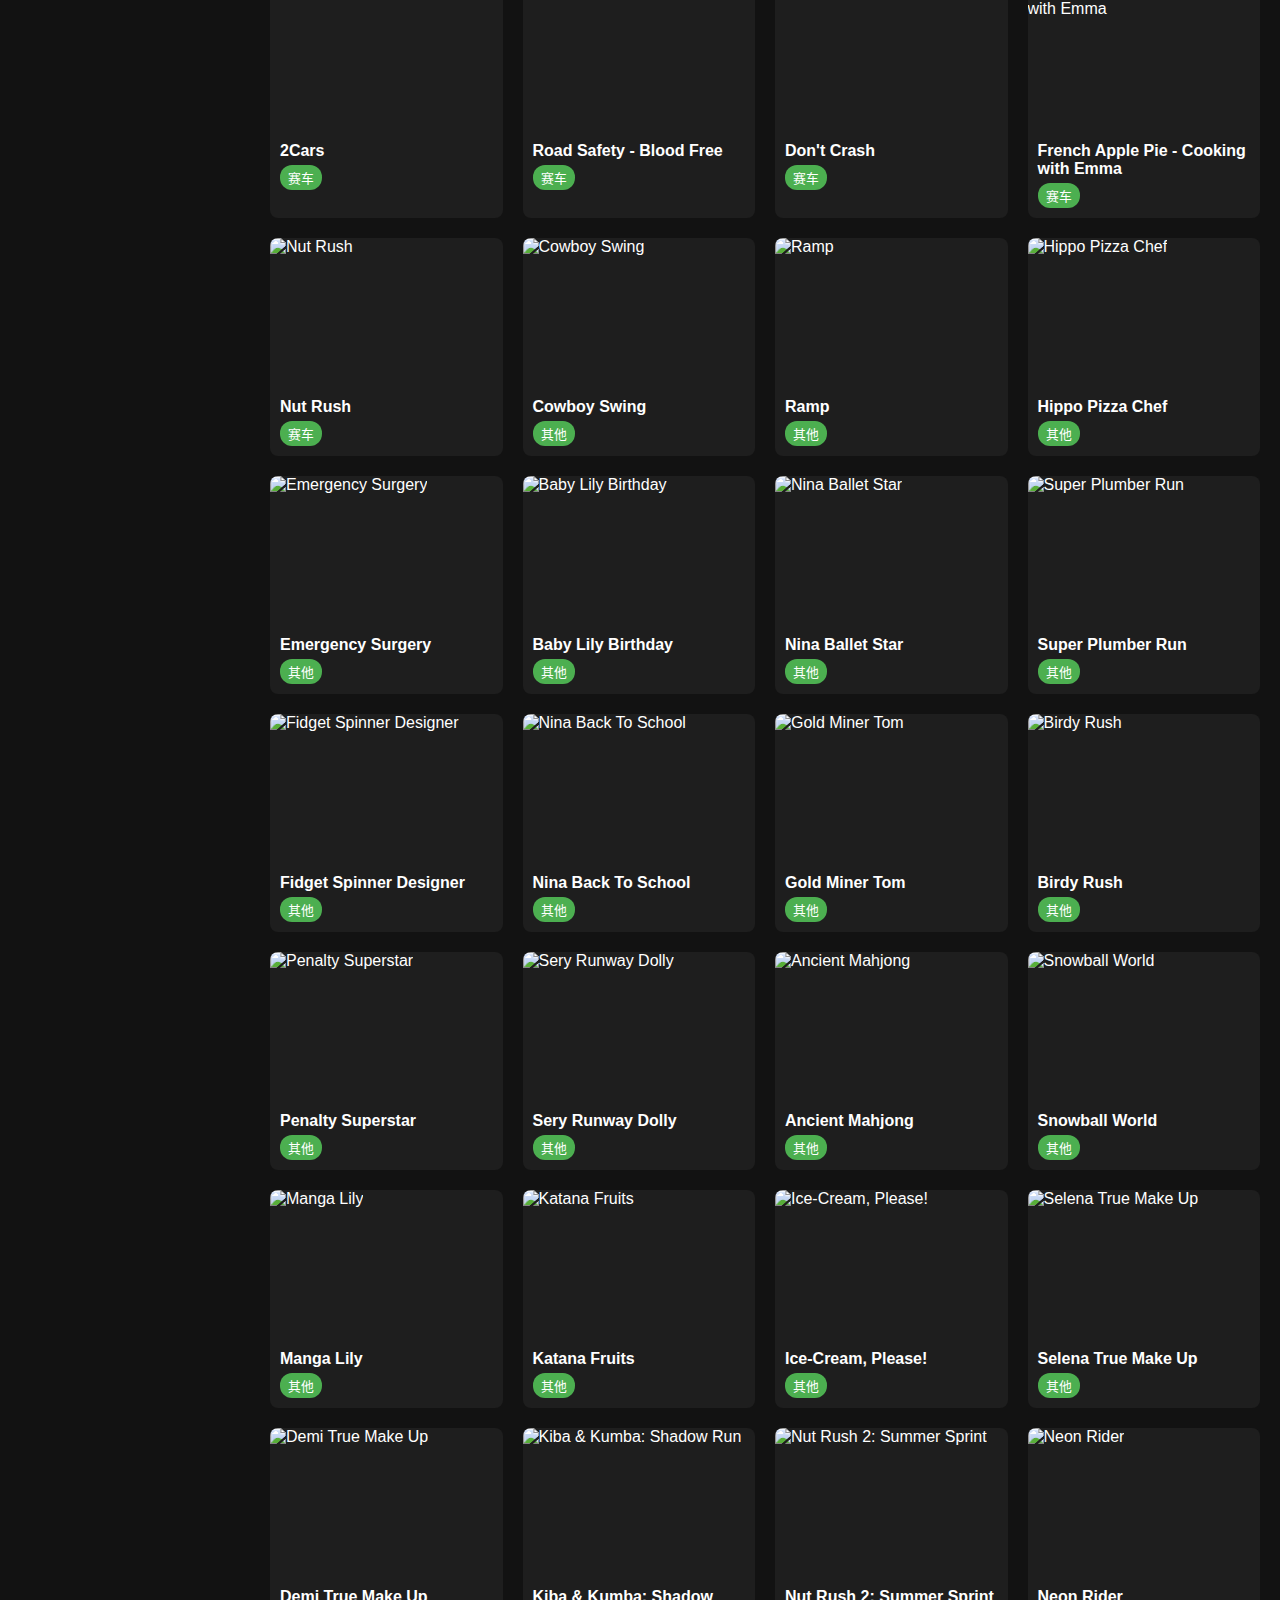
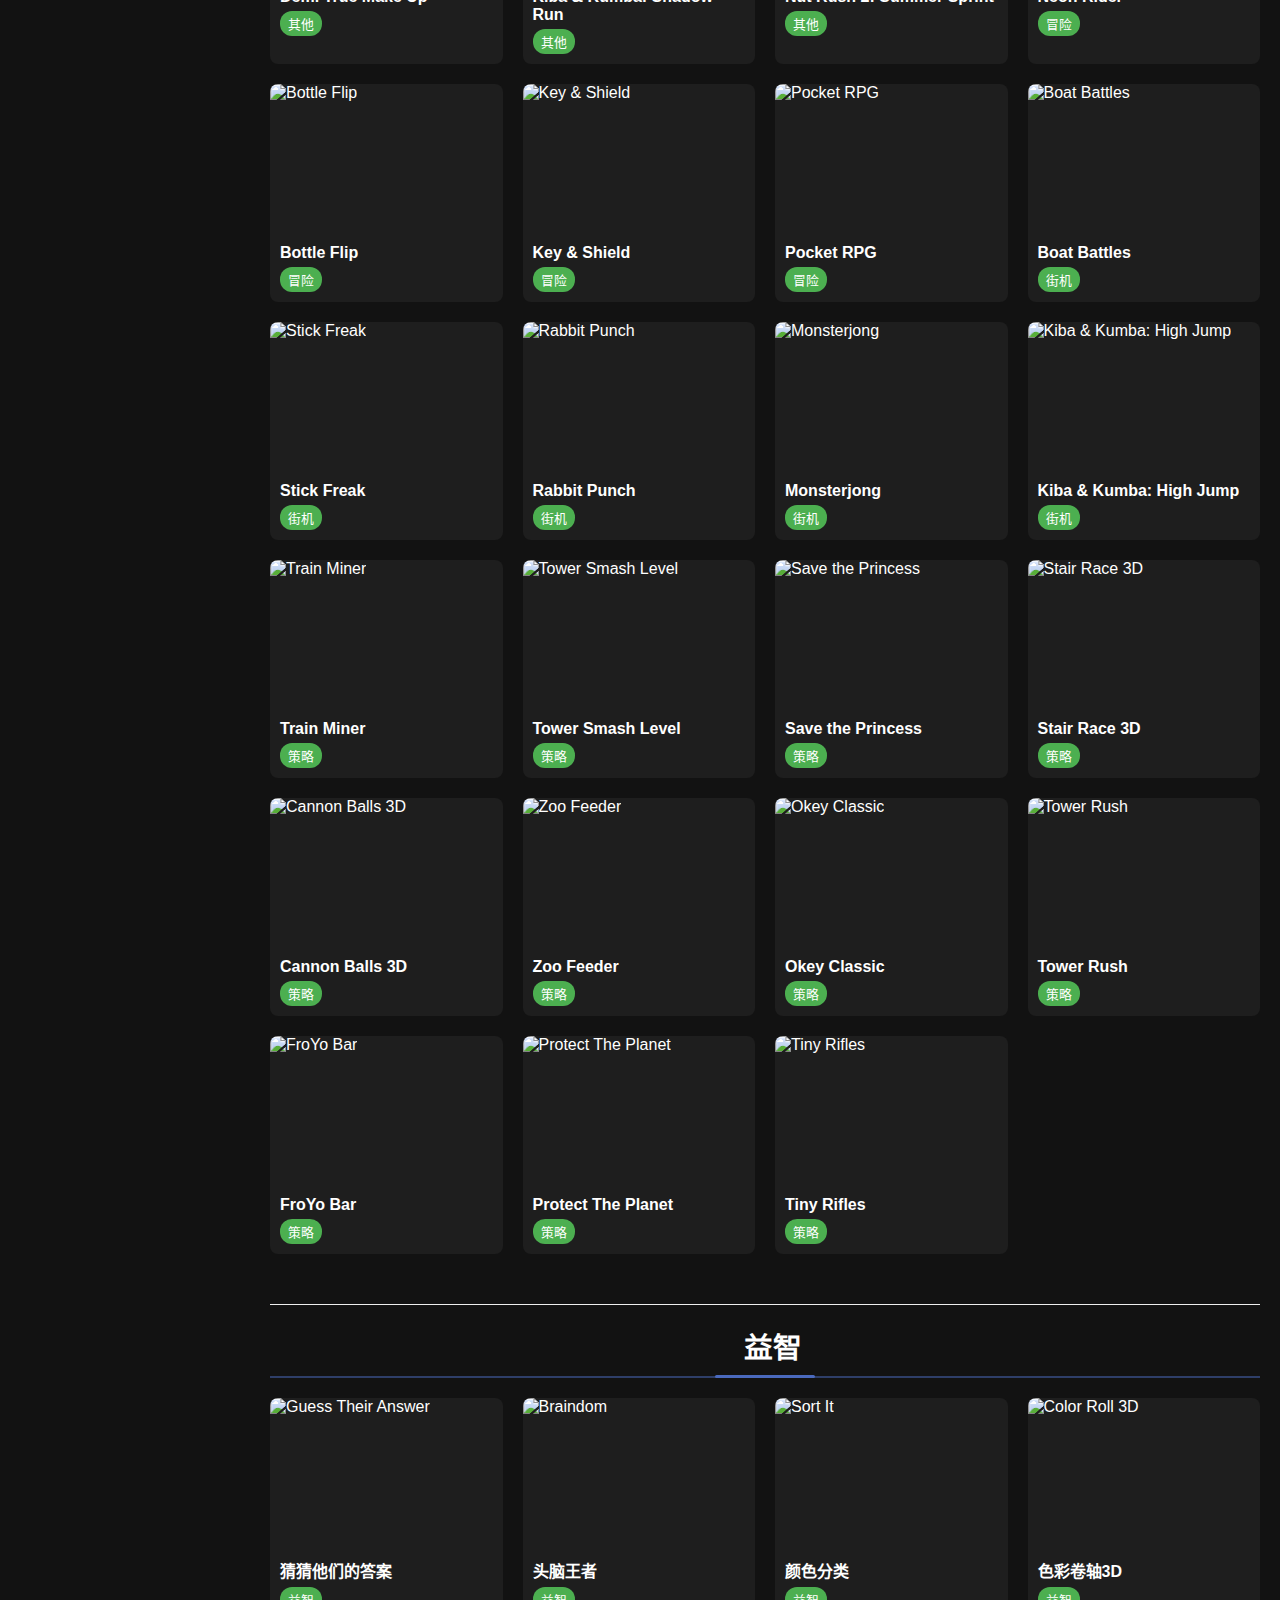
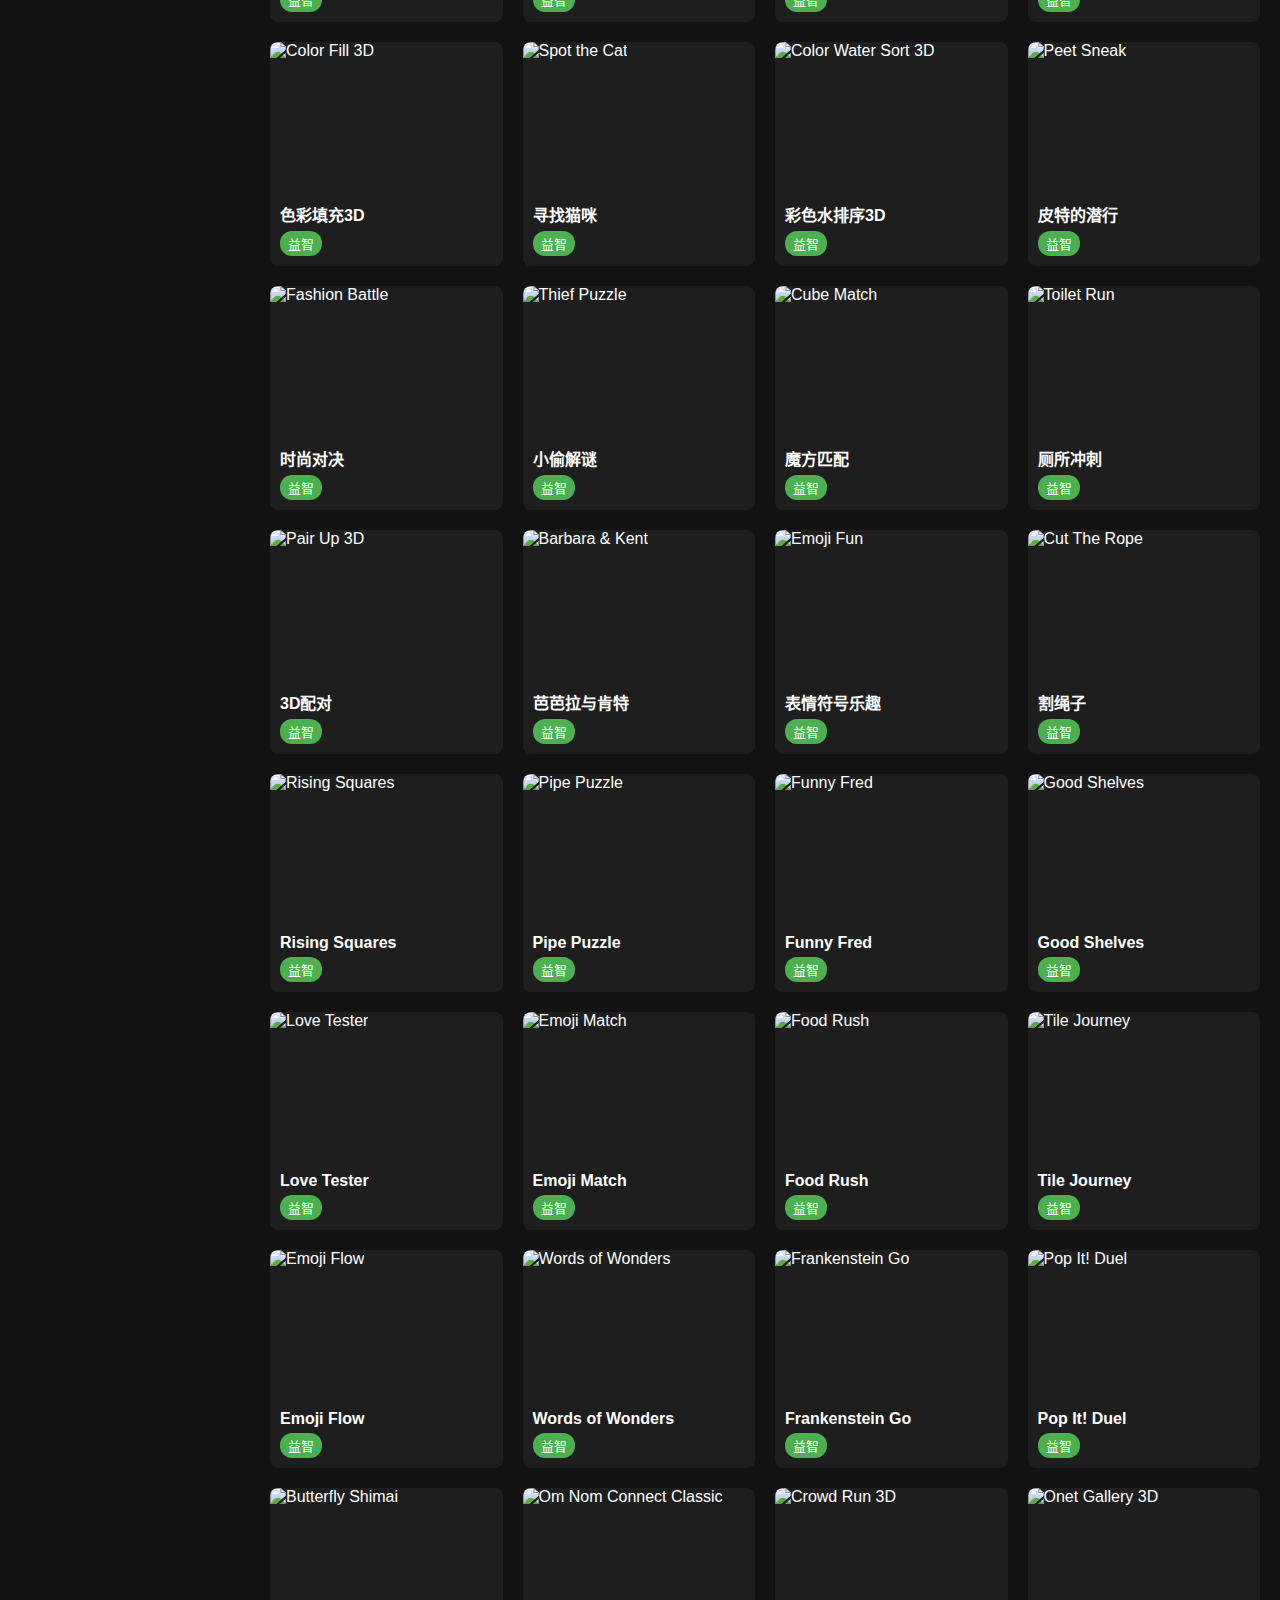
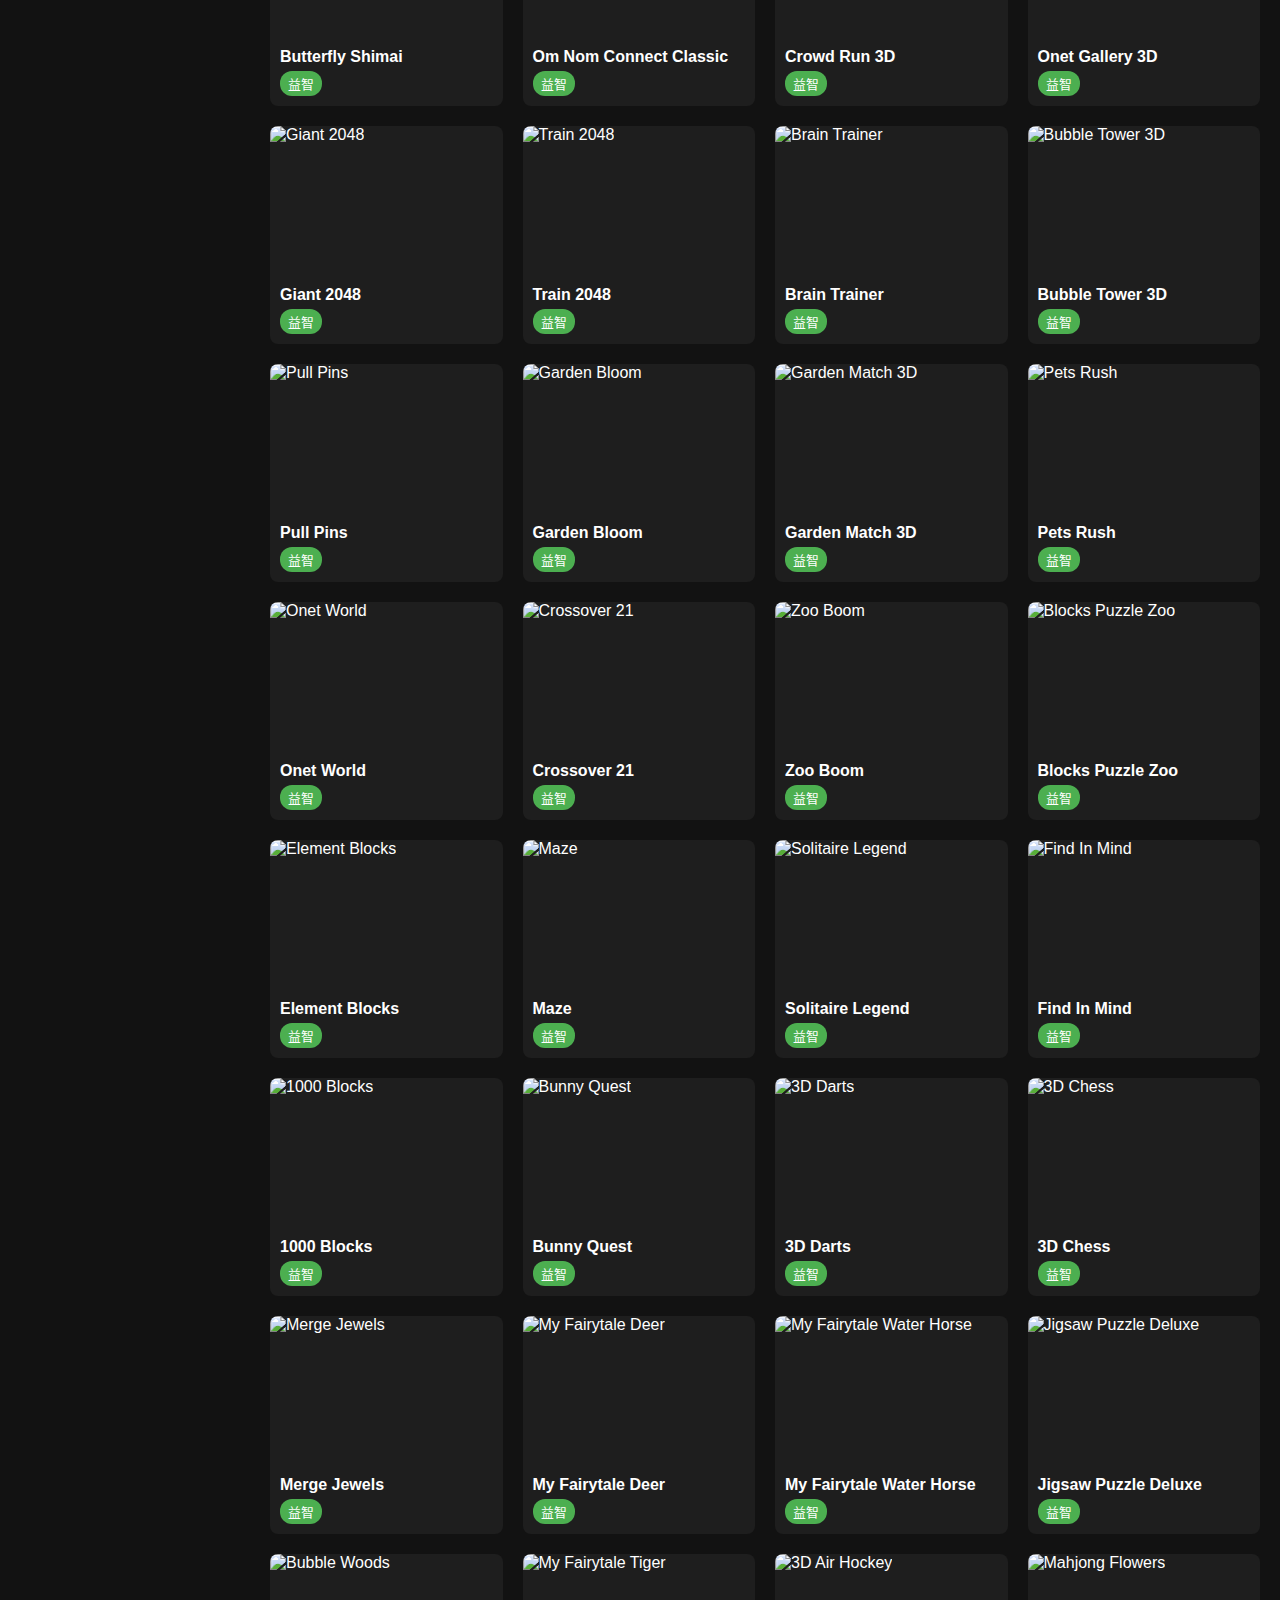
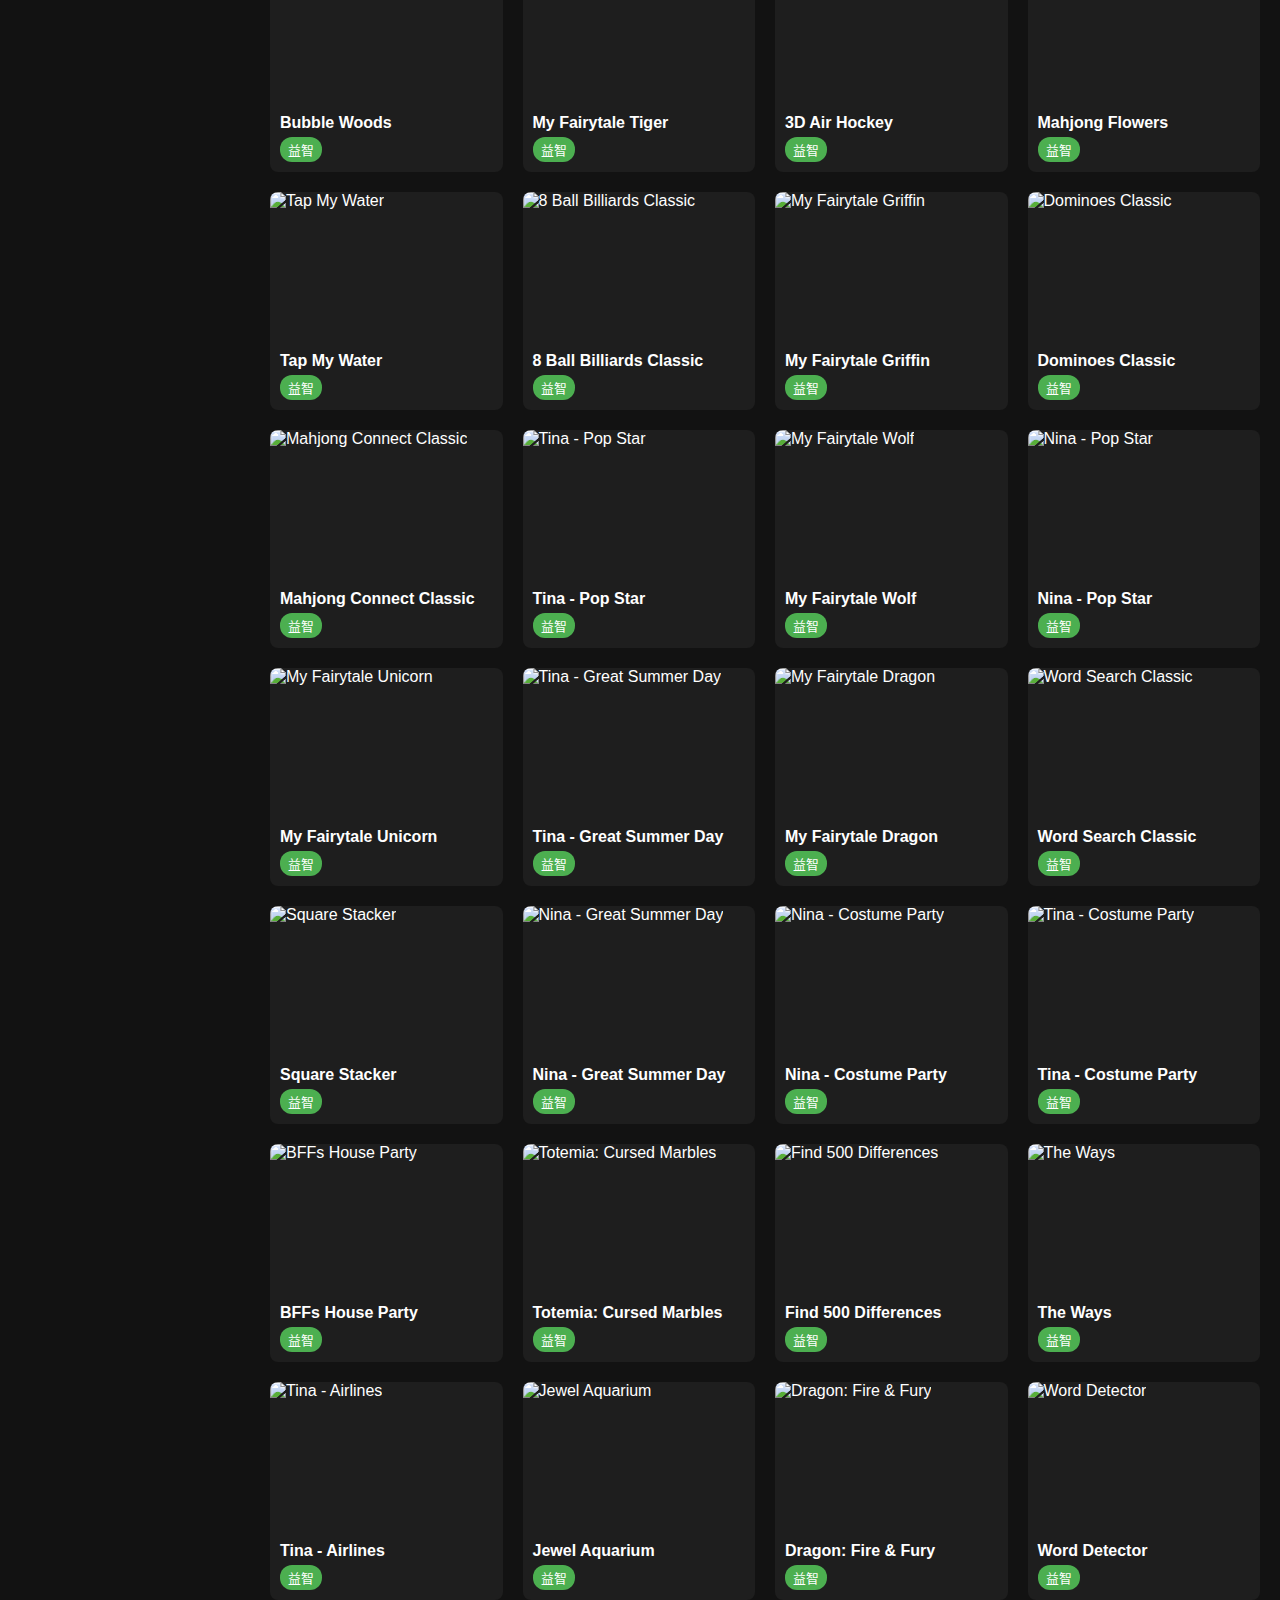
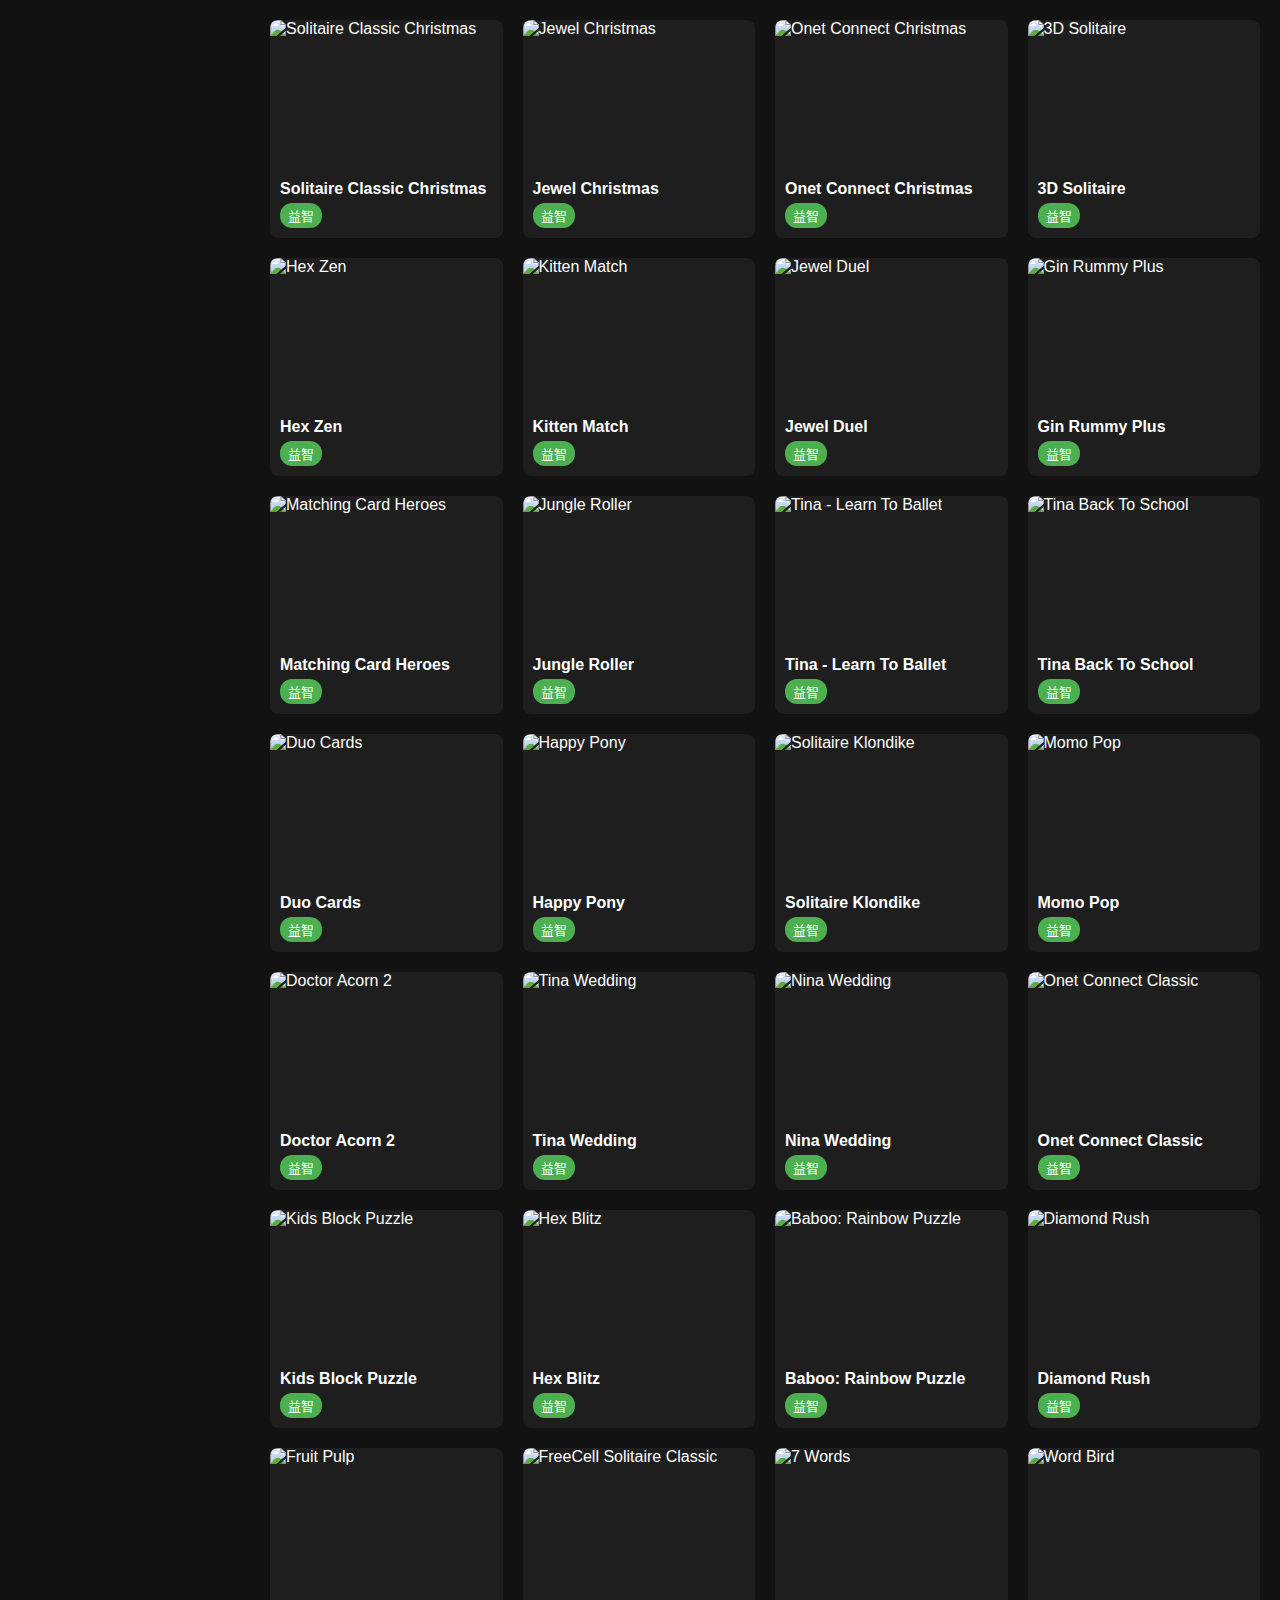
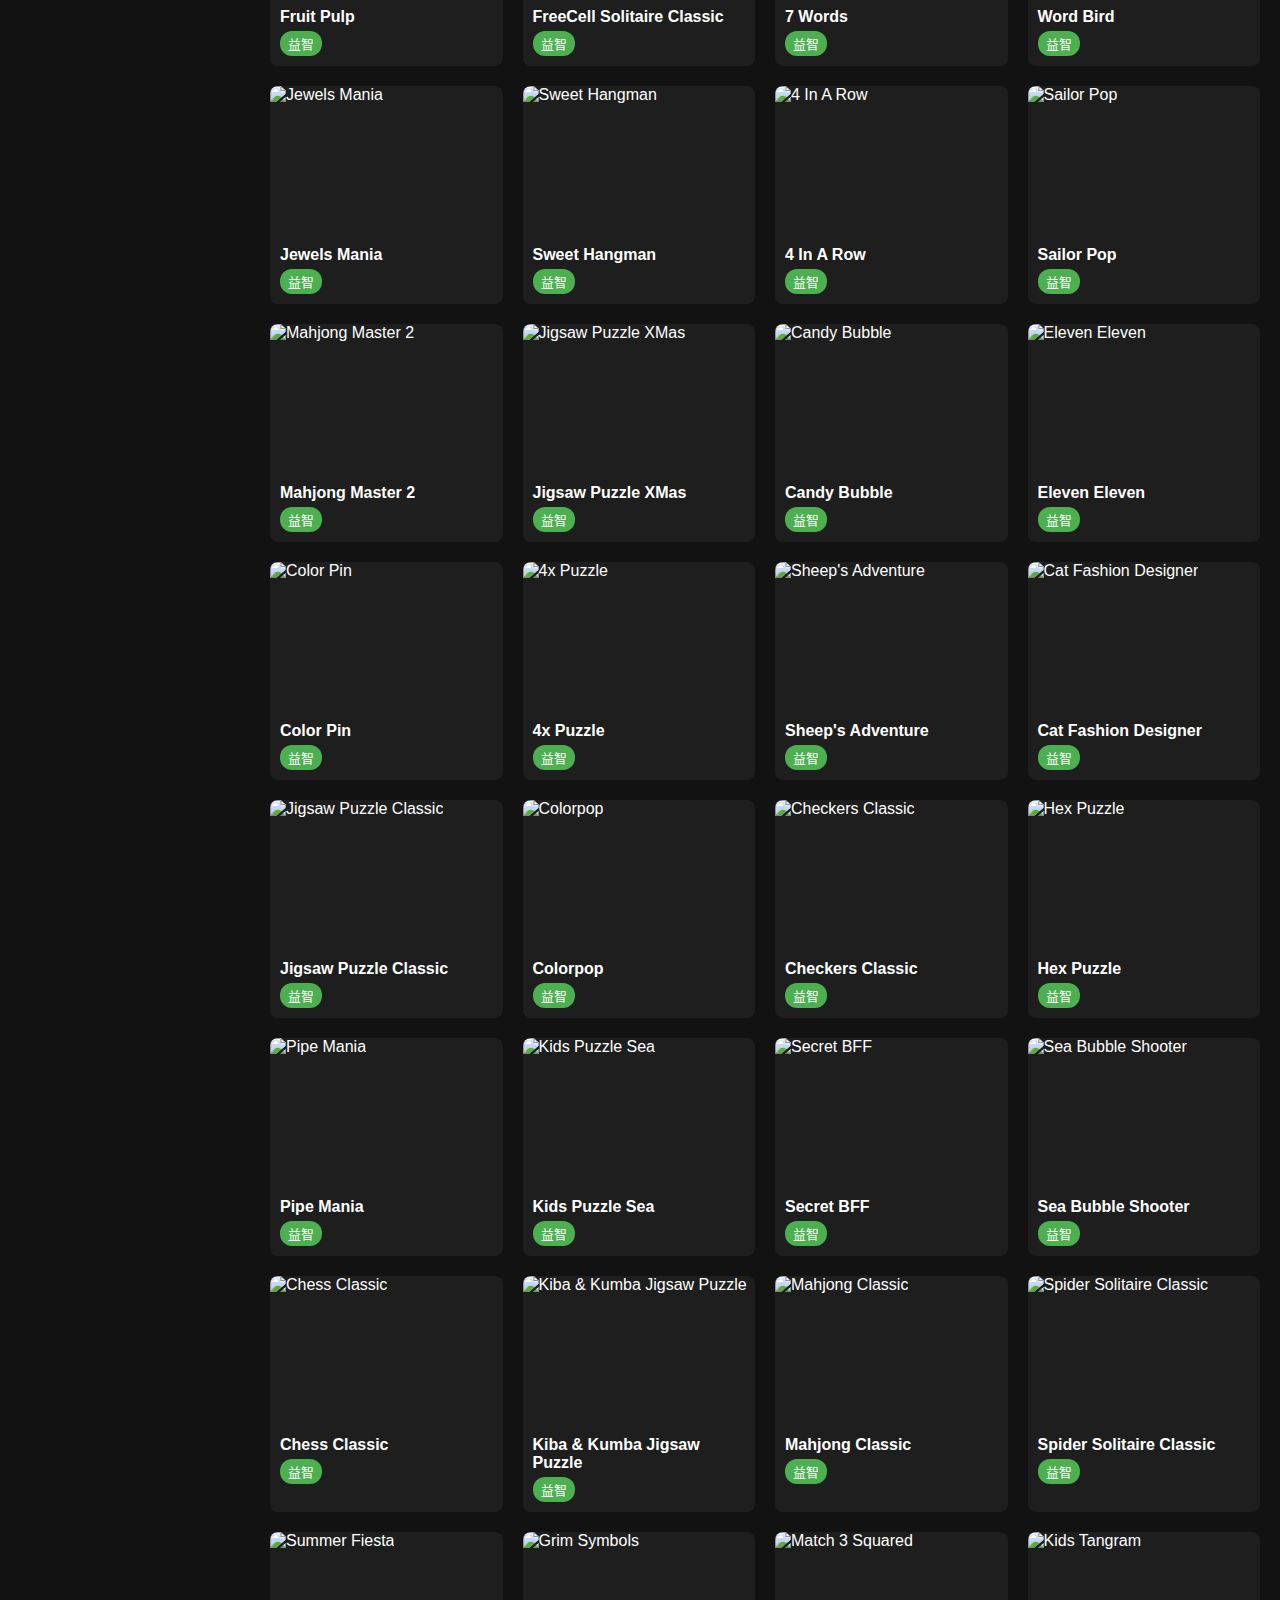
==== commit 6bcb11e9: "添加Google AdSense代码和ads.txt文件" ====
--- a/game.html
+++ b/game.html
@@ -13,6 +13,9 @@
 
       gtag('config', 'G-RQHVXMJP39');
     </script>
+    <!-- Google AdSense -->
+    <script async src="https://pagead2.googlesyndication.com/pagead/js/adsbygoogle.js?client=ca-pub-5086082584270715"
+     crossorigin="anonymous"></script>
     <link rel="stylesheet" href="styles.css">
     <link rel="stylesheet" href="game-detail.css">
     <link rel="stylesheet" href="https://cdnjs.cloudflare.com/ajax/libs/font-awesome/6.4.0/css/all.min.css">
@@ -90,6 +93,19 @@
             <iframe id="gameIframe" src="" frameborder="0" allowfullscreen title="游戏内容"></iframe>
         </div>
 
+        <!-- 广告位 -->
+        <div class="ad-container" style="text-align:center; margin:30px 0; overflow:hidden;">
+            <ins class="adsbygoogle"
+                 style="display:block"
+                 data-ad-client="ca-pub-5086082584270715"
+                 data-ad-slot="2345678901"
+                 data-ad-format="auto"
+                 data-full-width-responsive="true"></ins>
+            <script>
+                 (adsbygoogle = window.adsbygoogle || []).push({});
+            </script>
+        </div>
+
         <!-- 相关游戏推荐 -->
         <div class="related-games">
             <h2 class="section-title">相关游戏推荐</h2>
